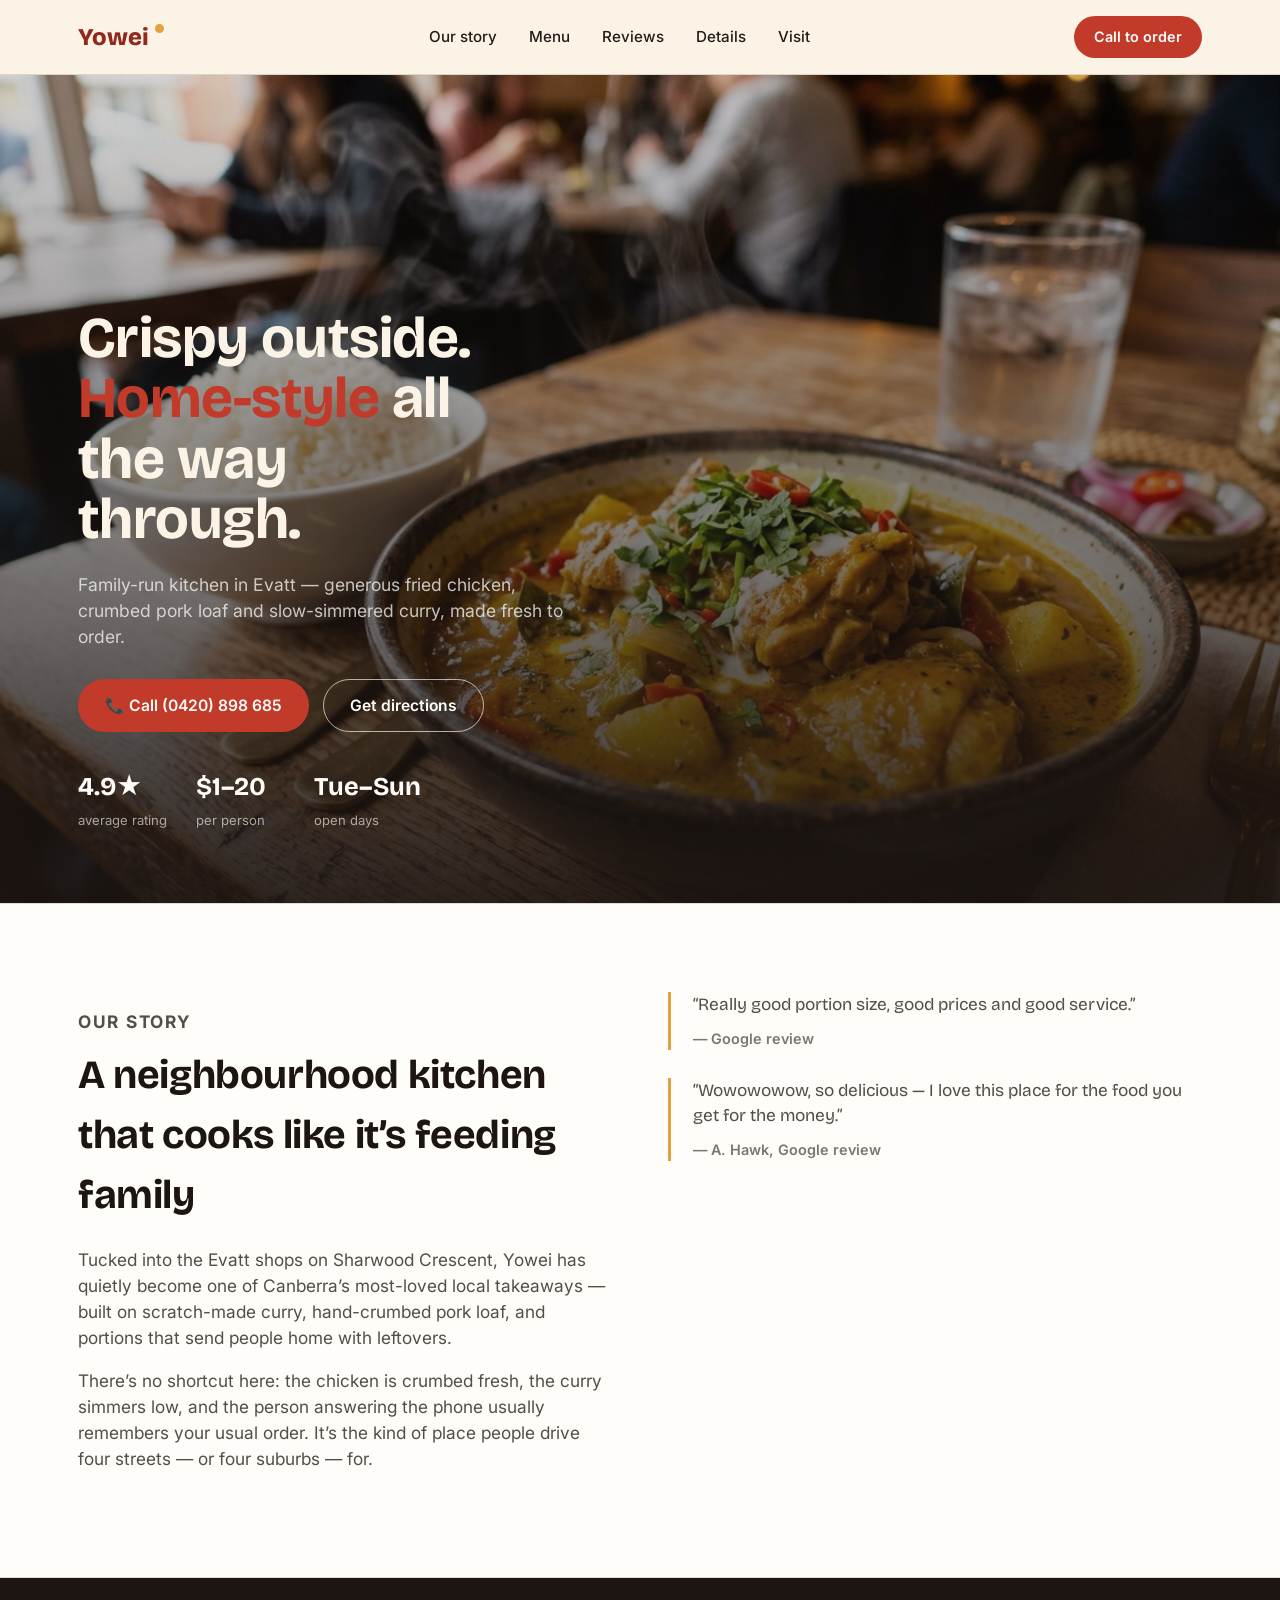
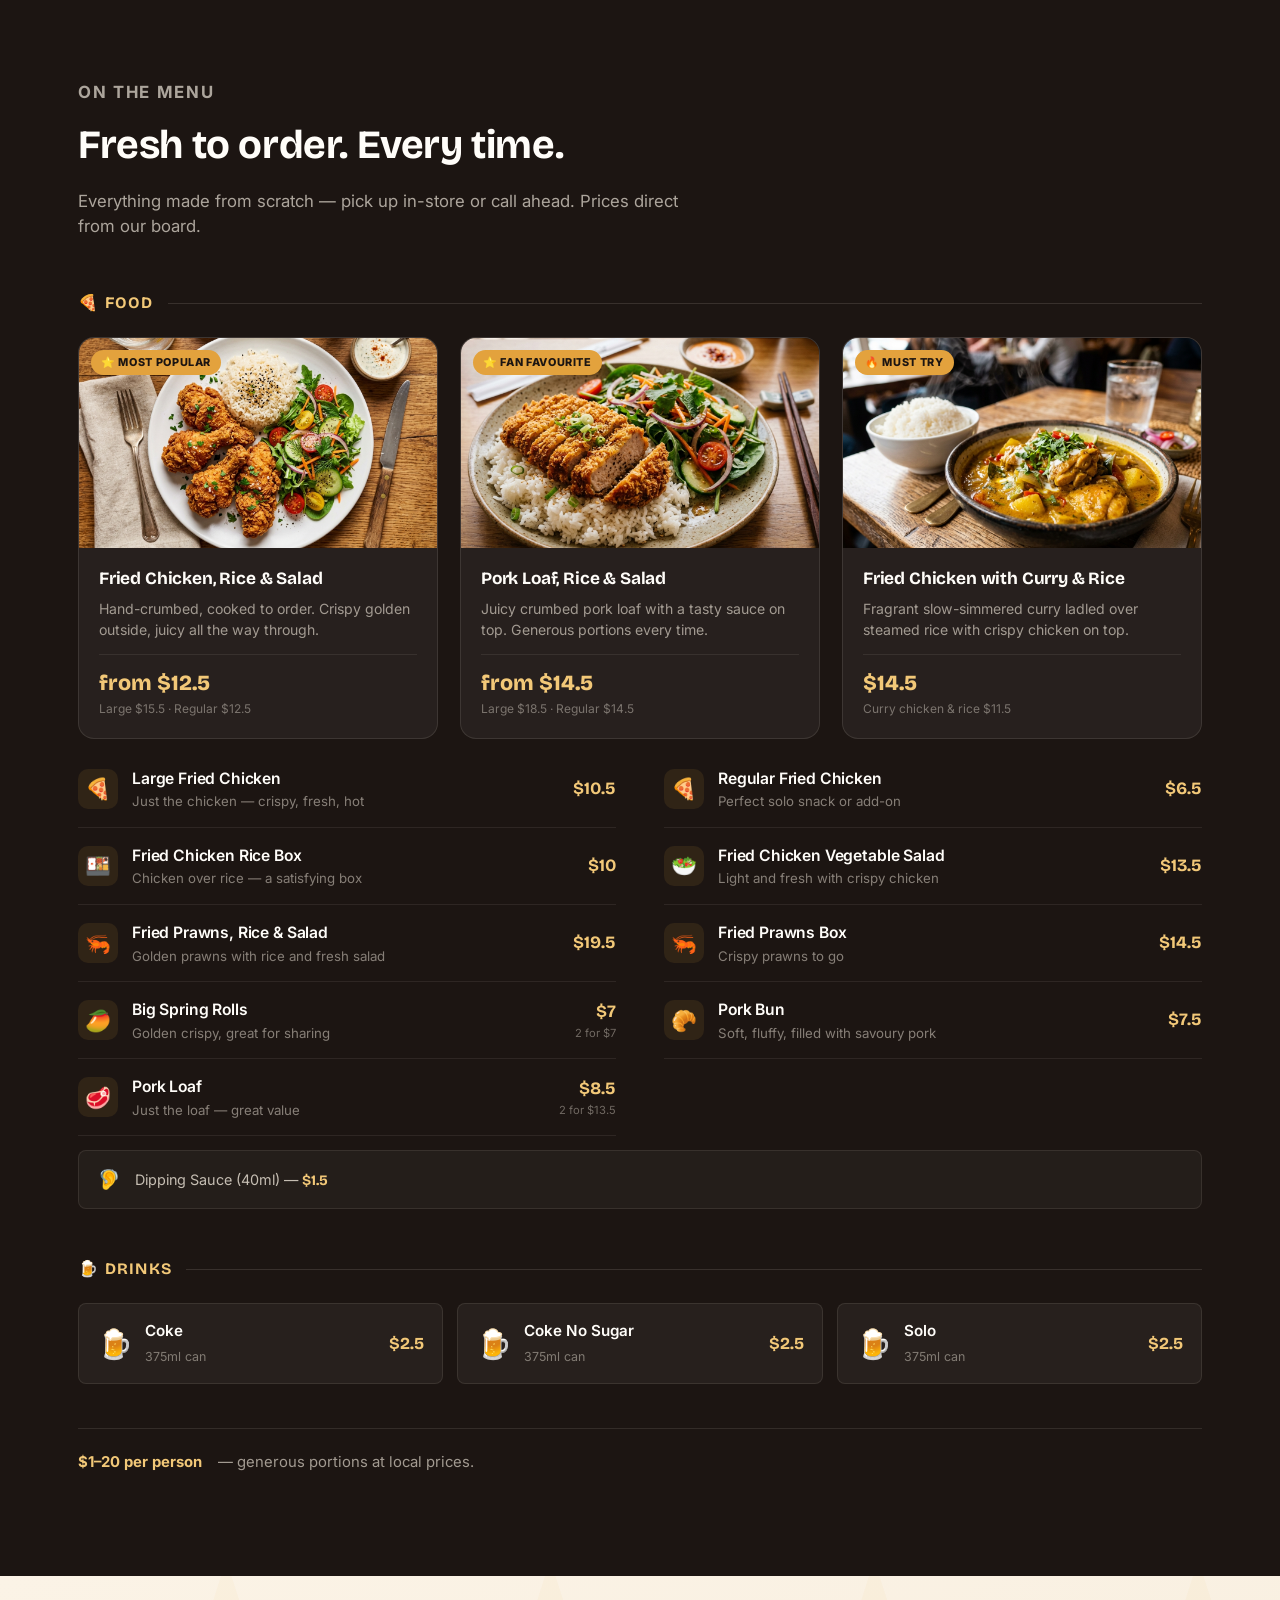
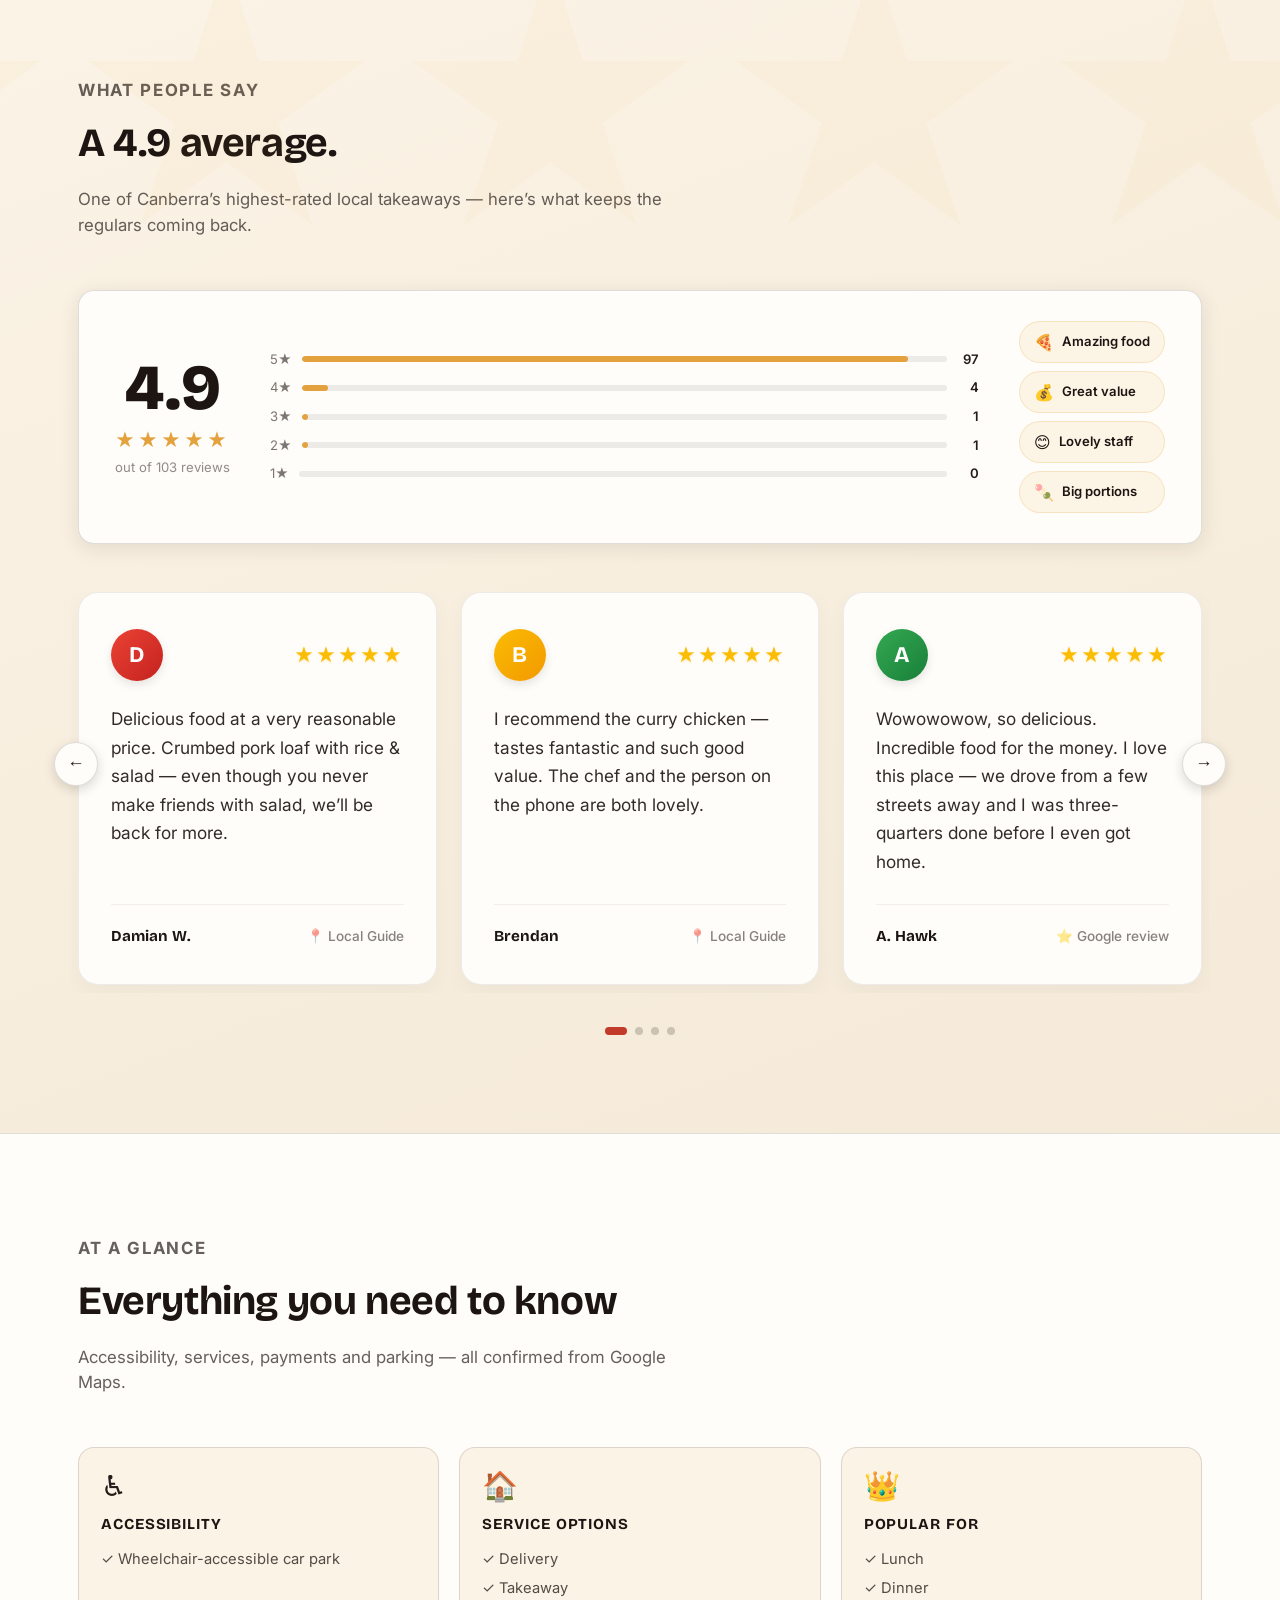
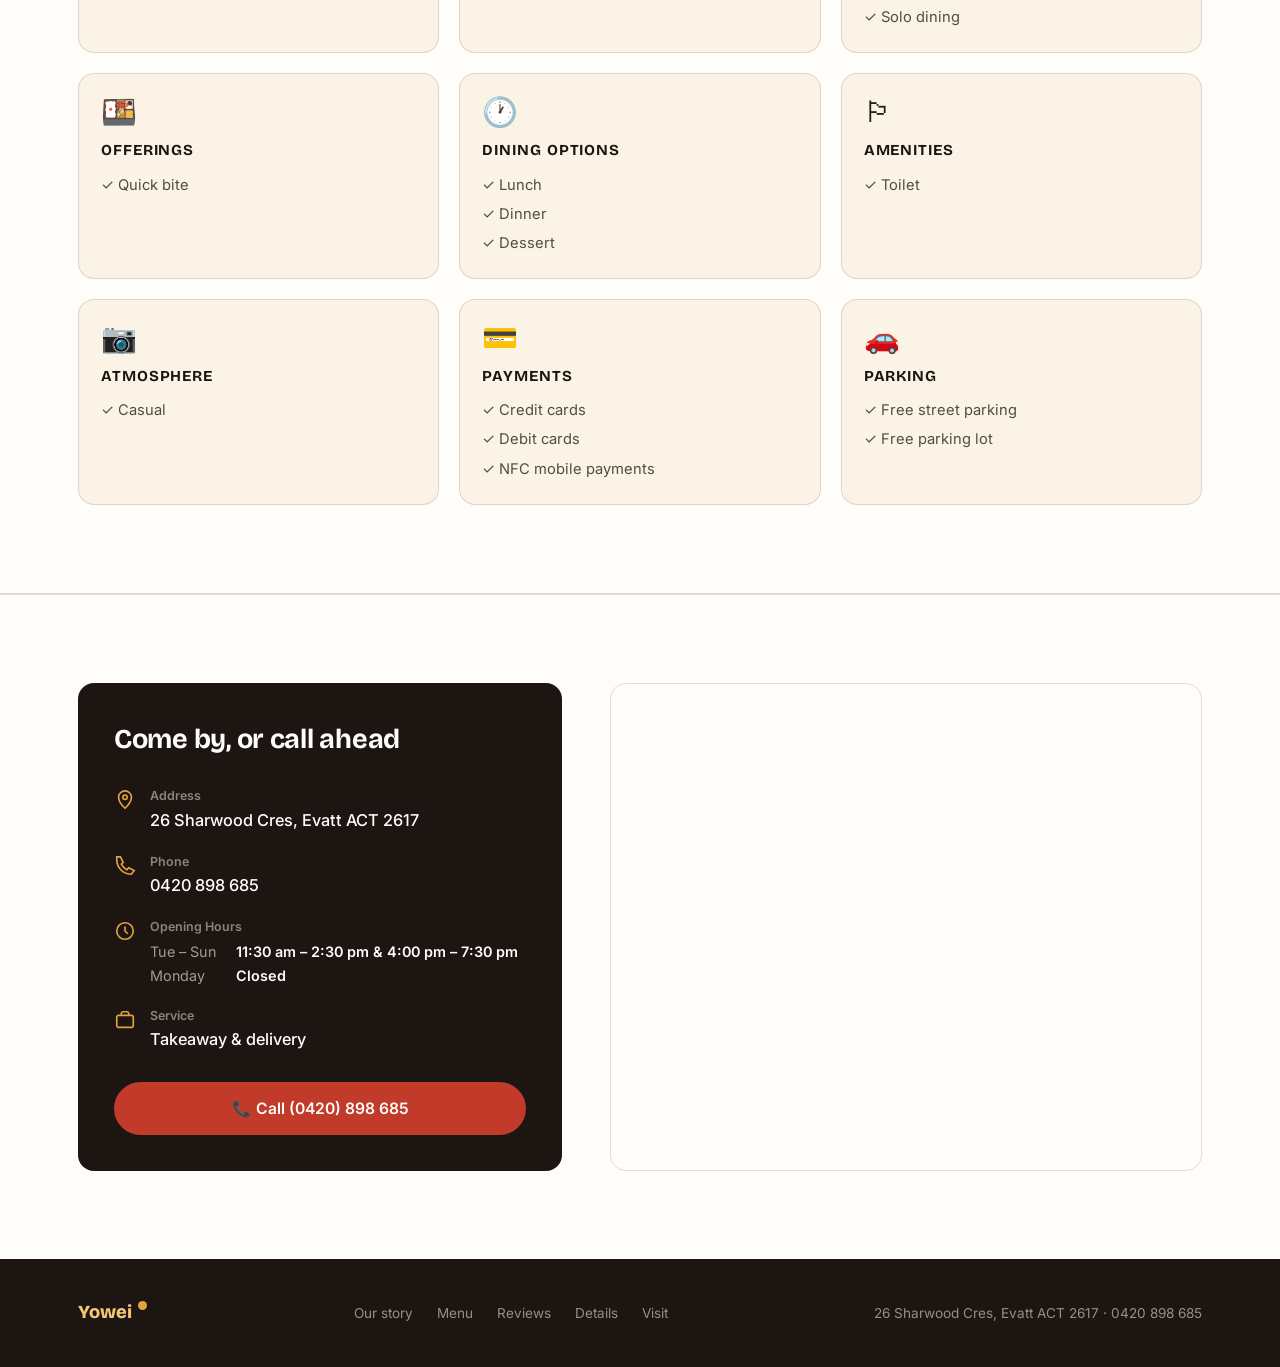
==== index.html @ 5627228e "Restructure project: rename files and move images to assets" ====
<!DOCTYPE html>
<html lang="en-AU">
<head>
<meta charset="UTF-8">
<meta name="viewport" content="width=device-width, initial-scale=1.0">
<title>Yowei — Home-style Asian Takeaway in Evatt, Canberra</title>
<meta name="description" content="Yowei is a family-run takeaway in Evatt, ACT serving crispy fried chicken, crumbed pork loaf, chicken curry and rice bowls. Rated 4.9 stars from 103 reviews. Order by phone or drop in.">
<meta name="keywords" content="Yowei, Evatt takeaway, fried chicken Canberra, Chinese takeaway Evatt, pork loaf, chicken curry, Belconnen takeaway">
<meta name="robots" content="index, follow">
<link rel="canonical" href="https://www.yowei.com.au/">
<meta property="og:type" content="restaurant.restaurant">
<meta property="og:title" content="Yowei — Home-style Asian Takeaway in Evatt">
<meta property="og:description" content="Crispy fried chicken, crumbed pork loaf and chicken curry — rated 4.9 stars from 103 reviews. 26 Sharwood Cres, Evatt ACT 2617.">
<meta property="og:locale" content="en_AU">
<link rel="preconnect" href="https://fonts.googleapis.com">
<link rel="preconnect" href="https://fonts.gstatic.com" crossorigin>
<link href="https://fonts.googleapis.com/css2?family=Bricolage+Grotesque:opsz,wght@12..96,400;12..96,500;12..96,600;12..96,700;12..96,800&family=Inter:wght@400;500;600;700&display=swap" rel="stylesheet">
<link rel="stylesheet" href="style.css">
<script type="application/ld+json">
{
  "@context": "https://schema.org",
  "@type": "Restaurant",
  "name": "Yowei",
  "servesCuisine": ["Asian", "Chinese", "Takeaway"],
  "priceRange": "$1-20",
  "telephone": "+61420898685",
  "address": {
    "@type": "PostalAddress",
    "streetAddress": "26 Sharwood Cres",
    "addressLocality": "Evatt",
    "addressRegion": "ACT",
    "postalCode": "2617",
    "addressCountry": "AU"
  },
  "aggregateRating": {
    "@type": "AggregateRating",
    "ratingValue": "4.9",
    "reviewCount": "103"
  },
  "acceptsReservations": "False",
  "menu": "https://www.yowei.com.au/#menu"
}
</script>
</head>
<body>

<header>
  <nav class="nav" aria-label="Primary">
    <a href="#top" class="logo">Yowei<span class="dot"></span></a>
    <button class="nav-toggle" id="nav-toggle" aria-label="Toggle menu" aria-expanded="false">
      <span></span><span></span><span></span>
    </button>
    <ul class="nav-links" id="nav-links">
      <li><a href="#about">Our story</a></li>
      <li><a href="#menu">Menu</a></li>
      <li><a href="#reviews">Reviews</a></li>
      <li><a href="#details">Details</a></li>
      <li><a href="#visit">Visit</a></li>
    </ul>
    <a class="nav-cta nav-cta-desktop" href="tel:+61420898685">Call to order</a>
  </nav>
</header>

<main id="top">

  <!-- HERO -->
  <section class="hero">
    <div class="hero-photo-wrap">
      <img
        src="assets/img-curry.jpg"
        alt="Yowei food spread — fried chicken, curry rice, spring rolls and more"
        class="hero-bg-img"
        loading="eager"
      >
      <div class="hero-photo-overlay"></div>
      <div class="hero-photo-content wrap">
        
        <h1>Crispy outside. <em>Home-style</em> all the way through.</h1>
        <p class="lede">Family-run kitchen in Evatt &mdash; generous fried chicken, crumbed pork loaf and slow-simmered curry, made fresh to order.</p>
        <div class="hero-ctas">
          <a class="btn btn-primary" href="tel:+61420898685">&#128222; Call (0420) 898 685</a>
          <a class="btn btn-ghost-light" href="https://maps.app.goo.gl/hLiEZZgyztpKwisz5" target="_blank" rel="noopener">Get directions</a>
        </div>
        <div class="hero-stats">
          <div><strong>4.9&#9733;</strong><span>average rating</span></div>
          <div><strong>$1&ndash;20</strong><span>per person</span></div>
          <div><strong>Tue&ndash;Sun</strong><span>open days</span></div>
        </div>
      </div>
    </div>
  </section>

  <!-- ABOUT -->
  <section class="about" id="about">
    <div class="wrap about-grid">
      <div>
        <p class="eyebrow">Our story</p>
        <h2 style="font-size:clamp(1.8rem,3.4vw,2.5rem);color:var(--charcoal);margin-bottom:22px;">A neighbourhood kitchen that cooks like it&rsquo;s feeding family</h2>
        <p>Tucked into the Evatt shops on Sharwood Crescent, Yowei has quietly become one of Canberra&rsquo;s most-loved local takeaways &mdash; built on scratch-made curry, hand-crumbed pork loaf, and portions that send people home with leftovers.</p>
        <p>There&rsquo;s no shortcut here: the chicken is crumbed fresh, the curry simmers low, and the person answering the phone usually remembers your usual order. It&rsquo;s the kind of place people drive four streets &mdash; or four suburbs &mdash; for.</p>
      </div>
      <div>
        <p class="quote-pull">&ldquo;Really good portion size, good prices and good service.&rdquo;
          <cite>&mdash; Google review</cite>
        </p>
        <p class="quote-pull">&ldquo;Wowowowow, so delicious &mdash; I love this place for the food you get for the money.&rdquo;
          <cite>&mdash; A. Hawk, Google review</cite>
        </p>
      </div>
    </div>
  </section>

  <!-- MENU -->
  <section class="menu-board" id="menu">
    <div class="wrap">
      <div class="section-head">
        <p class="eyebrow">On the menu</p>
        <h2>Fresh to order. Every time.</h2>
        <p>Everything made from scratch &mdash; pick up in-store or call ahead. Prices direct from our board.</p>
      </div>

      <p class="menu-category-label">&#127829; Food</p>

      <div class="menu-featured">
        <div class="menu-card">
          <div class="menu-card-img">
            <img src="assets/img-chicken.jpg" alt="Large fried chicken with rice and salad" loading="lazy">
            <span class="menu-card-badge">&#11088; Most Popular</span>
          </div>
          <div class="menu-card-body">
            <h3>Fried Chicken, Rice &amp; Salad</h3>
            <p>Hand-crumbed, cooked to order. Crispy golden outside, juicy all the way through.</p>
            <div class="menu-card-footer">
              <div>
                <div class="menu-price">from $12.5</div>
                <div class="menu-price-note">Large $15.5 &middot; Regular $12.5</div>
              </div>
            </div>
          </div>
        </div>

        <div class="menu-card">
          <div class="menu-card-img">
            <img src="assets/img-pork.jpg" alt="Crumbed pork loaf with rice and salad" loading="lazy">
            <span class="menu-card-badge">&#11088; Fan Favourite</span>
          </div>
          <div class="menu-card-body">
            <h3>Pork Loaf, Rice &amp; Salad</h3>
            <p>Juicy crumbed pork loaf with a tasty sauce on top. Generous portions every time.</p>
            <div class="menu-card-footer">
              <div>
                <div class="menu-price">from $14.5</div>
                <div class="menu-price-note">Large $18.5 &middot; Regular $14.5</div>
              </div>
            </div>
          </div>
        </div>

        <div class="menu-card">
          <div class="menu-card-img">
            <img src="assets/img-curry.jpg" alt="Chicken curry with rice" loading="lazy">
            <span class="menu-card-badge">&#128293; Must Try</span>
          </div>
          <div class="menu-card-body">
            <h3>Fried Chicken with Curry &amp; Rice</h3>
            <p>Fragrant slow-simmered curry ladled over steamed rice with crispy chicken on top.</p>
            <div class="menu-card-footer">
              <div>
                <div class="menu-price">$14.5</div>
                <div class="menu-price-note">Curry chicken &amp; rice $11.5</div>
              </div>
            </div>
          </div>
        </div>
      </div>

      <div class="menu-list-grid" style="margin-top:12px;">
        <div class="menu-row">
          <div class="menu-row-emoji">&#127829;</div>
          <div class="name-wrap">
            <h3>Large Fried Chicken</h3>
            <p>Just the chicken &mdash; crispy, fresh, hot</p>
          </div>
          <div class="menu-row-price">$10.5</div>
        </div>

        <div class="menu-row">
          <div class="menu-row-emoji">&#127829;</div>
          <div class="name-wrap">
            <h3>Regular Fried Chicken</h3>
            <p>Perfect solo snack or add-on</p>
          </div>
          <div class="menu-row-price">$6.5</div>
        </div>

        <div class="menu-row">
          <div class="menu-row-emoji">&#127857;</div>
          <div class="name-wrap">
            <h3>Fried Chicken Rice Box</h3>
            <p>Chicken over rice &mdash; a satisfying box</p>
          </div>
          <div class="menu-row-price">$10</div>
        </div>

        <div class="menu-row">
          <div class="menu-row-emoji">&#129367;</div>
          <div class="name-wrap">
            <h3>Fried Chicken Vegetable Salad</h3>
            <p>Light and fresh with crispy chicken</p>
          </div>
          <div class="menu-row-price">$13.5</div>
        </div>

        <div class="menu-row">
          <div class="menu-row-emoji">&#129424;</div>
          <div class="name-wrap">
            <h3>Fried Prawns, Rice &amp; Salad</h3>
            <p>Golden prawns with rice and fresh salad</p>
          </div>
          <div class="menu-row-price">$19.5</div>
        </div>

        <div class="menu-row">
          <div class="menu-row-emoji">&#129424;</div>
          <div class="name-wrap">
            <h3>Fried Prawns Box</h3>
            <p>Crispy prawns to go</p>
          </div>
          <div class="menu-row-price">$14.5</div>
        </div>

        <div class="menu-row">
          <div class="menu-row-emoji">&#129389;</div>
          <div class="name-wrap">
            <h3>Big Spring Rolls</h3>
            <p>Golden crispy, great for sharing</p>
          </div>
          <div class="menu-row-price">$7<small>2 for $7</small></div>
        </div>

        <div class="menu-row">
          <div class="menu-row-emoji">&#129360;</div>
          <div class="name-wrap">
            <h3>Pork Bun</h3>
            <p>Soft, fluffy, filled with savoury pork</p>
          </div>
          <div class="menu-row-price">$7.5</div>
        </div>

        <div class="menu-row">
          <div class="menu-row-emoji">&#129385;</div>
          <div class="name-wrap">
            <h3>Pork Loaf</h3>
            <p>Just the loaf &mdash; great value</p>
          </div>
          <div class="menu-row-price">$8.5<small>2 for $13.5</small></div>
        </div>
      </div>

      <div class="menu-sauce-row">
        <span>&#129467;</span>
        <p>Dipping Sauce (40ml) &mdash; <strong>$1.5</strong></p>
      </div>

      <p class="menu-category-label">&#127866; Drinks</p>

      <div class="menu-drinks-grid">
        <div class="menu-drink-card">
          <span class="drink-emoji">&#127866;</span>
          <div class="drink-info">
            <strong>Coke</strong>
            <span>375ml can</span>
          </div>
          <span class="drink-price">$2.5</span>
        </div>
        <div class="menu-drink-card">
          <span class="drink-emoji">&#127866;</span>
          <div class="drink-info">
            <strong>Coke No Sugar</strong>
            <span>375ml can</span>
          </div>
          <span class="drink-price">$2.5</span>
        </div>
        <div class="menu-drink-card">
          <span class="drink-emoji">&#127866;</span>
          <div class="drink-info">
            <strong>Solo</strong>
            <span>375ml can</span>
          </div>
          <span class="drink-price">$2.5</span>
        </div>
      </div>

      <p class="menu-note">
        <strong>$1&ndash;20 per person</strong> &mdash; generous portions at local prices.
      </p>
    </div>
  </section>

  <!-- REVIEWS -->
  <section class="reviews" id="reviews">
    <div class="wrap">
      <div class="section-head">
        <p class="eyebrow">What people say</p>
        <h2>A 4.9 average.</h2>
        <p>One of Canberra&rsquo;s highest-rated local takeaways &mdash; here&rsquo;s what keeps the regulars coming back.</p>
      </div>

      <div class="reviews-summary">
        <div class="reviews-big-rating">
          <div class="score">4.9</div>
          <div class="stars-row" aria-hidden="true">&#9733;&#9733;&#9733;&#9733;&#9733;</div>
          <div class="total">out of 103 reviews</div>
        </div>

        <div class="reviews-bar-group">
          <div class="reviews-bar-row">
            <span>5&#9733;</span>
            <div class="bar-track"><div class="bar-fill" style="width:94%"></div></div>
            <span class="bar-count">97</span>
          </div>
          <div class="reviews-bar-row">
            <span>4&#9733;</span>
            <div class="bar-track"><div class="bar-fill" style="width:4%"></div></div>
            <span class="bar-count">4</span>
          </div>
          <div class="reviews-bar-row">
            <span>3&#9733;</span>
            <div class="bar-track"><div class="bar-fill" style="width:1%"></div></div>
            <span class="bar-count">1</span>
          </div>
          <div class="reviews-bar-row">
            <span>2&#9733;</span>
            <div class="bar-track"><div class="bar-fill" style="width:1%"></div></div>
            <span class="bar-count">1</span>
          </div>
          <div class="reviews-bar-row">
            <span>1&#9733;</span>
            <div class="bar-track"><div class="bar-fill" style="width:0%"></div></div>
            <span class="bar-count">0</span>
          </div>
        </div>

        <div class="reviews-highlights">
          <div class="reviews-highlight-pill"><span class="pill-icon">&#127829;</span> Amazing food</div>
          <div class="reviews-highlight-pill"><span class="pill-icon">&#128176;</span> Great value</div>
          <div class="reviews-highlight-pill"><span class="pill-icon">&#128522;</span> Lovely staff</div>
          <div class="reviews-highlight-pill"><span class="pill-icon">&#127841;</span> Big portions</div>
        </div>
      </div>

      <!-- Reviews carousel -->
      <div class="carousel-container">
        <div class="reviews-carousel-wrap">
          <div class="reviews-carousel" id="reviews-carousel">

            <article class="ticket">
              <div class="ticket-header">
                <div class="ticket-avatar av-1">D</div>
                <span class="stars" aria-hidden="true">&#9733;&#9733;&#9733;&#9733;&#9733;</span>
              </div>
              <blockquote>Delicious food at a very reasonable price. Crumbed pork loaf with rice &amp; salad &mdash; even though you never make friends with salad, we&rsquo;ll be back for more.</blockquote>
              <footer>
                <strong>Damian W.</strong>
                <span class="badge-guide">&#128205; Local Guide</span>
              </footer>
            </article>

            <article class="ticket">
              <div class="ticket-header">
                <div class="ticket-avatar av-2">B</div>
                <span class="stars" aria-hidden="true">&#9733;&#9733;&#9733;&#9733;&#9733;</span>
              </div>
              <blockquote>I recommend the curry chicken &mdash; tastes fantastic and such good value. The chef and the person on the phone are both lovely.</blockquote>
              <footer>
                <strong>Brendan</strong>
                <span class="badge-guide">&#128205; Local Guide</span>
              </footer>
            </article>

            <article class="ticket">
              <div class="ticket-header">
                <div class="ticket-avatar av-3">A</div>
                <span class="stars" aria-hidden="true">&#9733;&#9733;&#9733;&#9733;&#9733;</span>
              </div>
              <blockquote>Wowowowow, so delicious. Incredible food for the money. I love this place &mdash; we drove from a few streets away and I was three-quarters done before I even got home.</blockquote>
              <footer>
                <strong>A. Hawk</strong>
                <span class="badge-guide">&#11088; Google review</span>
              </footer>
            </article>

            <article class="ticket">
              <div class="ticket-header">
                <div class="ticket-avatar av-4">S</div>
                <span class="stars" aria-hidden="true">&#9733;&#9733;&#9733;&#9733;&#9733;</span>
              </div>
              <blockquote>Really good portion size, good prices and good service. Have been coming here for a while and it&rsquo;s always consistent. Great local takeaway.</blockquote>
              <footer>
                <strong>Sandra P.</strong>
                <span class="badge-guide">&#128205; Local Guide</span>
              </footer>
            </article>

            <article class="ticket">
              <div class="ticket-header">
                <div class="ticket-avatar av-5">K</div>
                <span class="stars" aria-hidden="true">&#9733;&#9733;&#9733;&#9733;&#9733;</span>
              </div>
              <blockquote>Best takeaway in the Belconnen area. The fried chicken is always perfectly crispy. Generous portions and friendly staff &mdash; always a pleasure to come here.</blockquote>
              <footer>
                <strong>Karen L.</strong>
                <span class="badge-guide">&#128205; Local Guide</span>
              </footer>
            </article>

            <article class="ticket">
              <div class="ticket-header">
                <div class="ticket-avatar av-1">J</div>
                <span class="stars" aria-hidden="true">&#9733;&#9733;&#9733;&#9733;&#9733;</span>
              </div>
              <blockquote>Hidden gem in Evatt! The pork loaf and curry chicken are outstanding. Amazing value for money and always fresh. We come back every week without fail.</blockquote>
              <footer>
                <strong>James T.</strong>
                <span class="badge-guide">&#11088; Google review</span>
              </footer>
            </article>

          </div><!-- /reviews-carousel -->
        </div><!-- /reviews-carousel-wrap -->

        <!-- Dot navigation -->
        <div class="carousel-dots" id="carousel-dots" aria-label="Review slides"></div>

        <!-- Prev / Next arrows -->
        <button class="carousel-arrow carousel-prev" id="carousel-prev" aria-label="Previous reviews">&#8592;</button>
        <button class="carousel-arrow carousel-next" id="carousel-next" aria-label="Next reviews">&#8594;</button>
      </div><!-- /carousel-container -->
    </div>
  </section>

  <!-- DETAILS -->
  <section class="details-section" id="details">
    <div class="wrap">
      <div class="section-head">
        <p class="eyebrow">At a glance</p>
        <h2>Everything you need to know</h2>
        <p>Accessibility, services, payments and parking &mdash; all confirmed from Google Maps.</p>
      </div>

      <div class="details-grid">

        <div class="details-card">
          <div class="details-card-icon">&#9855;</div>
          <h3>Accessibility</h3>
          <ul class="details-list">
            <li>&#10003; Wheelchair-accessible car park</li>
          </ul>
        </div>

        <div class="details-card">
          <div class="details-card-icon">&#127968;</div>
          <h3>Service options</h3>
          <ul class="details-list">
            <li>&#10003; Delivery</li>
            <li>&#10003; Takeaway</li>
          </ul>
        </div>

        <div class="details-card">
          <div class="details-card-icon">&#128081;</div>
          <h3>Popular for</h3>
          <ul class="details-list">
            <li>&#10003; Lunch</li>
            <li>&#10003; Dinner</li>
            <li>&#10003; Solo dining</li>
          </ul>
        </div>

        <div class="details-card">
          <div class="details-card-icon">&#127857;</div>
          <h3>Offerings</h3>
          <ul class="details-list">
            <li>&#10003; Quick bite</li>
          </ul>
        </div>

        <div class="details-card">
          <div class="details-card-icon">&#128336;</div>
          <h3>Dining options</h3>
          <ul class="details-list">
            <li>&#10003; Lunch</li>
            <li>&#10003; Dinner</li>
            <li>&#10003; Dessert</li>
          </ul>
        </div>

        <div class="details-card">
          <div class="details-card-icon">&#127987;</div>
          <h3>Amenities</h3>
          <ul class="details-list">
            <li>&#10003; Toilet</li>
          </ul>
        </div>

        <div class="details-card">
          <div class="details-card-icon">&#128247;</div>
          <h3>Atmosphere</h3>
          <ul class="details-list">
            <li>&#10003; Casual</li>
          </ul>
        </div>

        <div class="details-card">
          <div class="details-card-icon">&#128179;</div>
          <h3>Payments</h3>
          <ul class="details-list">
            <li>&#10003; Credit cards</li>
            <li>&#10003; Debit cards</li>
            <li>&#10003; NFC mobile payments</li>
          </ul>
        </div>

        <div class="details-card">
          <div class="details-card-icon">&#128663;</div>
          <h3>Parking</h3>
          <ul class="details-list">
            <li>&#10003; Free street parking</li>
            <li>&#10003; Free parking lot</li>
          </ul>
        </div>

      </div>
    </div>
  </section>

  <!-- VISIT -->
  <section class="visit" id="visit">
    <div class="wrap visit-grid">
      <div class="info-card">
        <h2>Come by, or call ahead</h2>
        <ul class="info-list">
          <li>
            <svg class="ic" viewBox="0 0 24 24" fill="none" stroke="currentColor" stroke-width="1.8"><path d="M12 21s7-6.5 7-12a7 7 0 1 0-14 0c0 5.5 7 12 7 12Z"/><circle cx="12" cy="9" r="2.4"/></svg>
            <div>
              <div class="label">Address</div>
              <div class="value">26 Sharwood Cres, Evatt ACT 2617</div>
            </div>
          </li>
          <li>
            <svg class="ic" viewBox="0 0 24 24" fill="none" stroke="currentColor" stroke-width="1.8"><path d="M3 5c0 9 7 16 16 16l3-4-6-3-2 2c-2-1-5-4-6-6l2-2-3-6-4 0Z"/></svg>
            <div>
              <div class="label">Phone</div>
              <div class="value"><a href="tel:+61420898685">0420 898 685</a></div>
            </div>
          </li>
          <li>
            <svg class="ic" viewBox="0 0 24 24" fill="none" stroke="currentColor" stroke-width="1.8"><circle cx="12" cy="12" r="9"/><path d="M12 7v5l3 3"/></svg>
            <div>
              <div class="label">Opening Hours</div>
              <div class="hours-table">
                <span class="day">Tue &ndash; Sun</span><span class="time">11:30 am &ndash; 2:30 pm &amp; 4:00 pm &ndash; 7:30 pm</span>
                <span class="day">Monday</span><span class="time">Closed</span>
              </div>
            </div>
          </li>
          <li>
            <svg class="ic" viewBox="0 0 24 24" fill="none" stroke="currentColor" stroke-width="1.8"><rect x="3" y="7" width="18" height="13" rx="2"/><path d="M8 7V5a2 2 0 0 1 2-2h4a2 2 0 0 1 2 2v2"/></svg>
            <div>
              <div class="label">Service</div>
              <div class="value">Takeaway &amp; delivery</div>
            </div>
          </li>
        </ul>
        <a class="btn btn-primary" href="tel:+61420898685">&#128222; Call (0420) 898 685</a>
      </div>

      <div class="map-frame">
        <iframe
          title="Map showing Yowei at 26 Sharwood Cres, Evatt ACT 2617"
          loading="lazy"
          referrerpolicy="no-referrer-when-downgrade"
          src="https://www.google.com/maps?q=26+Sharwood+Cres,+Evatt+ACT+2617,+Australia&output=embed">
        </iframe>
      </div>
    </div>
  </section>

</main>

<footer>
  <div class="wrap footer-row">
    <a href="#top" class="logo">Yowei<span class="dot"></span></a>
    <ul class="footer-links">
      <li><a href="#about">Our story</a></li>
      <li><a href="#menu">Menu</a></li>
      <li><a href="#reviews">Reviews</a></li>
      <li><a href="#details">Details</a></li>
      <li><a href="#visit">Visit</a></li>
    </ul>
    <span>26 Sharwood Cres, Evatt ACT 2617 &middot; 0420 898 685</span>
  </div>
  
</footer>

<script src="script.js"></script>
</body>
</html>
---- style.css ----
/* ============================================================
   YOWEI — Main Stylesheet
   ============================================================ */

/* ---------- Design Tokens ---------- */
:root {
  --cream: #FBF3E6;
  --paper: #FFFDF9;
  --ink: #241C18;
  --charcoal: #1C1512;
  --chili: #C13A2A;
  --chili-dark: #93291C;
  --turmeric: #E3A23D;
  --turmeric-light: #F2C878;
  --herb: #5C7350;
  --line: rgba(36, 28, 24, 0.14);
  --shadow-soft: 0 1px 0 rgba(36, 28, 24, 0.06);
  --shadow-card: 0 4px 20px rgba(36, 28, 24, 0.10);
  --display: "Bricolage Grotesque", "Inter", sans-serif;
  --body: "Inter", system-ui, sans-serif;
  --radius: 16px;
  --radius-sm: 8px;
}

/* ---------- Reset & Base ---------- */
*, *::before, *::after {
  box-sizing: border-box;
}

html {
  scroll-behavior: smooth;
}

@media (prefers-reduced-motion: reduce) {
  html { scroll-behavior: auto; }
  * {
    animation-duration: 0.001ms !important;
    animation-iteration-count: 1 !important;
    transition-duration: 0.001ms !important;
  }
}

body {
  margin: 0;
  font-family: var(--body);
  color: var(--ink);
  background: var(--cream);
  -webkit-font-smoothing: antialiased;
  line-height: 1.5;
}

h1, h2, h3 {
  font-family: var(--display);
  margin: 0;
  font-weight: 700;
  letter-spacing: -0.01em;
}

a { color: inherit; }

img, svg {
  display: block;
  max-width: 100%;
}

:focus-visible {
  outline: 3px solid var(--chili);
  outline-offset: 3px;
}

/* ---------- Layout ---------- */
.wrap {
  max-width: 1180px;
  margin: 0 auto;
  padding: 0 28px;
}

section {
  padding: 88px 0;
}

.eyebrow {
  font-size: 0.85rem;
  text-transform: uppercase;
  letter-spacing: 0.1em;
  color: var(--chili-dark);
  font-weight: 700;
  margin-bottom: 10px;
}

.section-head {
  max-width: 640px;
  margin-bottom: 52px;
}

.section-head h2 {
  font-size: clamp(1.8rem, 3.4vw, 2.5rem);
  color: var(--charcoal);
}

.section-head p {
  margin-top: 14px;
  color: rgba(36, 28, 24, 0.7);
  font-size: 1.05rem;
}

/* ---------- Buttons ---------- */
.btn {
  display: inline-flex;
  align-items: center;
  gap: 8px;
  padding: 14px 26px;
  border-radius: 100px;
  font-weight: 600;
  font-size: 0.98rem;
  text-decoration: none;
  border: 1.5px solid transparent;
  transition: transform 0.2s ease, background 0.2s ease, border-color 0.2s ease, box-shadow 0.2s ease;
  cursor: pointer;
}

.btn-primary {
  background: var(--chili);
  color: var(--paper);
}

.btn-primary:hover {
  background: var(--chili-dark);
  transform: translateY(-2px);
  box-shadow: 0 8px 20px rgba(193, 58, 42, 0.35);
}

.btn-ghost {
  border-color: var(--ink);
  color: var(--ink);
}

.btn-ghost:hover {
  border-color: var(--chili);
  color: var(--chili);
  transform: translateY(-2px);
}

/* ============================================================
   HEADER & NAV
   ============================================================ */
header {
  position: sticky;
  top: 0;
  z-index: 50;
  background: rgba(251, 243, 230, 0.95);
  backdrop-filter: blur(12px);
  -webkit-backdrop-filter: blur(12px);
  border-bottom: 1px solid var(--line);
}

.nav {
  display: flex;
  align-items: center;
  justify-content: space-between;
  padding: 16px 28px;
  max-width: 1180px;
  margin: 0 auto;
  gap: 16px;
}

.logo {
  font-family: var(--display);
  font-size: 1.5rem;
  font-weight: 800;
  color: var(--chili-dark);
  text-decoration: none;
  display: flex;
  align-items: center;
  gap: 6px;
  flex-shrink: 0;
}

.logo .dot {
  width: 9px;
  height: 9px;
  border-radius: 50%;
  background: var(--turmeric);
  display: inline-block;
  transform: translateY(-8px);
}

.nav-links {
  display: flex;
  gap: 32px;
  list-style: none;
  margin: 0;
  padding: 0;
}

.nav-links a {
  text-decoration: none;
  font-size: 0.95rem;
  font-weight: 500;
  color: var(--ink);
  position: relative;
  padding: 4px 0;
}

.nav-links a::after {
  content: "";
  position: absolute;
  left: 0;
  right: 100%;
  bottom: -2px;
  height: 2px;
  background: var(--chili);
  transition: right 0.25s ease;
}

.nav-links a:hover::after { right: 0; }

.nav-cta {
  background: var(--chili);
  color: var(--paper) !important;
  padding: 10px 20px;
  border-radius: 100px;
  font-weight: 600;
  font-size: 0.9rem;
  text-decoration: none;
  white-space: nowrap;
  transition: background 0.2s ease, transform 0.2s ease, box-shadow 0.2s ease;
  flex-shrink: 0;
}

.nav-cta:hover {
  background: var(--chili-dark);
  transform: translateY(-1px);
  box-shadow: 0 6px 16px rgba(193, 58, 42, 0.3);
}

/* Hide Call-to-order on mobile — hamburger takes its place */
@media (max-width: 800px) {
  .nav-cta-desktop { display: none; }
}

/* Hamburger */
.nav-toggle {
  display: none;
  flex-direction: column;
  justify-content: center;
  gap: 5px;
  width: 40px;
  height: 40px;
  background: none;
  border: none;
  cursor: pointer;
  padding: 4px;
  border-radius: var(--radius-sm);
}

.nav-toggle span {
  display: block;
  width: 24px;
  height: 2px;
  background: var(--ink);
  border-radius: 2px;
  transition: transform 0.3s ease, opacity 0.3s ease;
}

.nav-toggle.open span:nth-child(1) { transform: translateY(7px) rotate(45deg); }
.nav-toggle.open span:nth-child(2) { opacity: 0; transform: scaleX(0); }
.nav-toggle.open span:nth-child(3) { transform: translateY(-7px) rotate(-45deg); }

@media (max-width: 800px) {
  .nav-toggle { display: flex; }

  .nav-links {
    display: none;
    position: absolute;
    top: 100%;
    left: 0;
    right: 0;
    background: rgba(255, 253, 249, 0.98);
    backdrop-filter: blur(12px);
    -webkit-backdrop-filter: blur(12px);
    flex-direction: column;
    gap: 0;
    padding: 12px 0;
    border-bottom: 1px solid var(--line);
    box-shadow: 0 8px 24px rgba(36, 28, 24, 0.10);
  }

  .nav-links.open { display: flex; }

  .nav-links li a {
    display: block;
    padding: 14px 28px;
    font-size: 1rem;
  }

  .nav-links a::after { display: none; }
}

@media (max-width: 480px) {
  .nav { padding: 14px 20px; }
  .nav-cta { font-size: 0.85rem; padding: 9px 16px; }
}

/* ============================================================
   HERO — Full-bleed photo version
   ============================================================ */
.hero {
  padding: 0;
  overflow: hidden;
  position: relative;
}

.hero-photo-wrap {
  position: relative;
  width: 100%;
  min-height: 92vh;
  display: flex;
  align-items: flex-end;
  background: #1C1512; /* fallback if image fails to load */
}

.hero-bg-img {
  position: absolute;
  inset: 0;
  width: 100%;
  height: 100%;
  object-fit: cover;
  object-position: center 30%;
  display: block;
}

.hero-photo-overlay {
  position: absolute;
  inset: 0;
  background: linear-gradient(
    to top,
    rgba(28, 21, 18, 0.92) 0%,
    rgba(28, 21, 18, 0.55) 45%,
    rgba(28, 21, 18, 0.18) 100%
  );
}

.hero-photo-content {
  position: relative;
  z-index: 2;
  color: var(--paper);
  padding: 80px 28px 72px;
  width: 100%;
}


.hero-photo-content h1 {
  font-size: clamp(2.4rem, 5vw, 3.8rem);
  line-height: 1.05;
  color: #ffffff;
  max-width: 16ch;
  margin-top: 18px;
}

.hero-photo-content h1 em {
  font-style: normal;
  color: var(--turmeric-light);
}

.hero-photo-content p.lede {
  margin-top: 18px;
  font-size: 1.1rem;
  color: rgba(255, 255, 255, 0.975);
  max-width: 50ch;
}

.hero-photo-content .hero-ctas {
  margin-top: 28px;
}

.hero-photo-content .hero-stats strong {
  color: var(--paper);
}

.hero-photo-content .hero-stats span {
  color: rgba(255, 253, 249, 0.60);
}

/* Ghost button for dark background */
.btn-ghost-light {
  border-color: rgba(255, 253, 249, 0.65);
  color: var(--paper);
  display: inline-flex;
  align-items: center;
  gap: 8px;
  padding: 14px 26px;
  border-radius: 100px;
  font-weight: 600;
  font-size: 0.98rem;
  text-decoration: none;
  border-width: 1.5px;
  border-style: solid;
  transition: transform 0.2s ease, border-color 0.2s ease, background 0.2s ease;
}

.btn-ghost-light:hover {
  border-color: var(--paper);
  background: rgba(255, 253, 249, 0.12);
  transform: translateY(-2px);
}

@media (max-width: 640px) {
  .hero-photo-wrap { min-height: 85vh; }
  .hero-photo-content { padding: 60px 20px 52px; }
  .hero-photo-content h1 { font-size: 2rem; }
}


.hero-grid {
  display: grid;
  grid-template-columns: 1.1fr 0.9fr;
  gap: 48px;
  align-items: center;
}

.badge-rating {
  display: inline-flex;
  align-items: center;
  gap: 8px;
  background: var(--paper);
  border: 1px solid var(--line);
  border-radius: 100px;
  padding: 7px 14px 7px 8px;
  font-size: 0.85rem;
  font-weight: 600;
  margin-bottom: 22px;
  box-shadow: var(--shadow-soft);
}

.badge-rating .stars {
  color: var(--turmeric);
  font-size: 0.95rem;
  letter-spacing: 1px;
}

.hero h1 {
  font-size: clamp(2.4rem, 5vw, 3.6rem);
  line-height: 1.05;
  color: var(--cream);
  max-width: 12ch;
}

.hero h1 em {
  font-style: normal;
  color: var(--chili);
}

.hero p.lede {
  margin-top: 22px;
  font-size: 1.1rem;
  color: rgba(247, 245, 243, 0.77);
  max-width: 46ch;
}

.hero-ctas {
  display: flex;
  gap: 14px;
  margin-top: 32px;
  flex-wrap: wrap;
}

.hero-stats {
  display: flex;
  gap: 28px;
  margin-top: 36px;
  flex-wrap: wrap;
}

.hero-stats div { min-width: 90px; }

.hero-stats strong {
  display: block;
  font-family: var(--display);
  font-size: 1.6rem;
  color: var(--charcoal);
}

.hero-stats span {
  font-size: 0.82rem;
  color: rgba(36, 28, 24, 0.6);
}

.hero-art {
  position: relative;
  aspect-ratio: 1 / 1;
  max-width: 460px;
  margin: 0 auto;
}

.hero-art svg { width: 100%; height: 100%; }

.hero-art .assemble {
  opacity: 0;
  animation: riseIn 0.7s ease forwards;
}

.a1 { animation-delay: 0.1s; }
.a2 { animation-delay: 0.3s; }
.a3 { animation-delay: 0.5s; }
.a4 { animation-delay: 0.7s; }
.a5 { animation-delay: 0.85s; }
.a6 { animation-delay: 1.0s; }

@keyframes riseIn {
  from { opacity: 0; transform: translateY(16px) scale(0.94); }
  to   { opacity: 1; transform: translateY(0) scale(1); }
}

@media (max-width: 900px) {
  .hero-grid { grid-template-columns: 1fr; }
  .hero-art { max-width: 320px; }
}

@media (max-width: 480px) {
  .hero { padding: 56px 0 36px; }
}

/* ============================================================
   ABOUT
   ============================================================ */
.about {
  background: var(--paper);
  border-top: 1px solid var(--line);
  border-bottom: 1px solid var(--line);
}

.about-grid {
  display: grid;
  grid-template-columns: 1fr 1fr;
  gap: 56px;
  align-items: start;
}

.about-grid p {
  font-size: 1.08rem;
  color: rgba(36, 28, 24, 0.78);
}

.about-grid p + p { margin-top: 16px; }

.quote-pull {
  font-family: var(--display);
  font-size: 1.3rem;
  line-height: 1.45;
  color: var(--charcoal);
  border-left: 3px solid var(--turmeric);
  padding-left: 22px;
  margin: 0;
}

.quote-pull cite {
  display: block;
  font-family: var(--body);
  font-style: normal;
  font-size: 0.9rem;
  font-weight: 600;
  color: rgba(36, 28, 24, 0.6);
  margin-top: 12px;
}

.quote-pull + .quote-pull { margin-top: 28px; }

@media (max-width: 860px) {
  .about-grid { grid-template-columns: 1fr; gap: 32px; }
}

/* ============================================================
   MENU
   ============================================================ */
.menu-board {
  background: var(--charcoal);
  color: var(--cream);
}

.menu-board .eyebrow { color: var(--turmeric-light); }
.menu-board .section-head h2 { color: var(--paper); }
.menu-board .section-head p { color: rgba(251, 243, 230, 0.65); }

/* Category heading */
.menu-category-label {
  font-family: var(--display);
  font-size: 1rem;
  font-weight: 700;
  color: var(--turmeric-light);
  letter-spacing: 0.08em;
  text-transform: uppercase;
  margin: 48px 0 22px;
  display: flex;
  align-items: center;
  gap: 14px;
}

.menu-category-label:first-child { margin-top: 0; }

.menu-category-label::after {
  content: "";
  flex: 1;
  height: 1px;
  background: rgba(251, 243, 230, 0.12);
}

/* Featured photo cards */
.menu-featured {
  display: grid;
  grid-template-columns: repeat(3, 1fr);
  gap: 22px;
}

.menu-card {
  background: rgba(255, 253, 249, 0.05);
  border: 1px solid rgba(251, 243, 230, 0.10);
  border-radius: var(--radius);
  overflow: hidden;
  transition: transform 0.28s ease, box-shadow 0.28s ease, background 0.28s ease;
}

.menu-card:hover {
  transform: translateY(-6px);
  box-shadow: 0 20px 48px rgba(0, 0, 0, 0.40);
  background: rgba(255, 253, 249, 0.09);
}

.menu-card-img {
  position: relative;
  height: 210px;
  overflow: hidden;
}

.menu-card-img img {
  width: 100%;
  height: 100%;
  object-fit: cover;
  transition: transform 0.4s ease;
}

.menu-card:hover .menu-card-img img { transform: scale(1.06); }

.menu-card-img.no-photo {
  display: flex;
  align-items: center;
  justify-content: center;
  background: linear-gradient(135deg, rgba(227, 162, 61, 0.18), rgba(193, 58, 42, 0.12));
  font-size: 4.5rem;
}

.menu-card-badge {
  position: absolute;
  top: 12px;
  left: 12px;
  background: var(--turmeric);
  color: var(--charcoal);
  font-size: 0.68rem;
  font-weight: 800;
  padding: 4px 10px;
  border-radius: 100px;
  letter-spacing: 0.06em;
  text-transform: uppercase;
}

.menu-card-body {
  padding: 18px 20px 20px;
}

.menu-card-body h3 {
  font-family: var(--display);
  font-size: 1.08rem;
  font-weight: 700;
  color: var(--paper);
  margin-bottom: 6px;
}

.menu-card-body p {
  font-size: 0.88rem;
  color: rgba(251, 243, 230, 0.58);
  line-height: 1.5;
  margin: 0;
}

.menu-card-footer {
  display: flex;
  align-items: center;
  justify-content: space-between;
  margin-top: 14px;
  padding-top: 12px;
  border-top: 1px solid rgba(251, 243, 230, 0.08);
}

.menu-price {
  font-family: var(--display);
  font-size: 1.35rem;
  font-weight: 800;
  color: var(--turmeric-light);
}

.menu-price-note {
  font-size: 0.75rem;
  color: rgba(251, 243, 230, 0.40);
}

/* List rows */
.menu-list-grid {
  display: grid;
  grid-template-columns: repeat(2, 1fr);
  gap: 0 48px;
}

.menu-row {
  display: flex;
  align-items: center;
  gap: 14px;
  padding: 16px 0;
  border-bottom: 1px solid rgba(251, 243, 230, 0.08);
}

.menu-row-emoji {
  flex: 0 0 auto;
  width: 40px;
  height: 40px;
  background: rgba(227, 162, 61, 0.10);
  border-radius: 10px;
  display: flex;
  align-items: center;
  justify-content: center;
  font-size: 1.3rem;
}

.menu-row .name-wrap { flex: 1; min-width: 0; }

.menu-row h3 {
  font-size: 0.98rem;
  font-weight: 600;
  color: var(--paper);
  font-family: var(--body);
  margin: 0 0 2px;
}

.menu-row p {
  margin: 0;
  font-size: 0.83rem;
  color: rgba(251, 243, 230, 0.48);
  line-height: 1.4;
}

.menu-row-price {
  font-family: var(--display);
  font-size: 1.08rem;
  font-weight: 700;
  color: var(--turmeric-light);
  flex-shrink: 0;
  text-align: right;
}

.menu-row-price small {
  display: block;
  font-size: 0.7rem;
  font-weight: 400;
  color: rgba(251, 243, 230, 0.38);
  font-family: var(--body);
}

/* Drinks */
.menu-drinks-grid {
  display: grid;
  grid-template-columns: repeat(3, 1fr);
  gap: 14px;
}

.menu-drink-card {
  background: rgba(251, 243, 230, 0.05);
  border: 1px solid rgba(251, 243, 230, 0.09);
  border-radius: var(--radius-sm);
  padding: 16px 18px;
  display: flex;
  align-items: center;
  gap: 12px;
  transition: background 0.2s ease;
}

.menu-drink-card:hover { background: rgba(251, 243, 230, 0.09); }

.drink-emoji { font-size: 1.8rem; flex-shrink: 0; }

.drink-info { flex: 1; }

.drink-info strong {
  display: block;
  font-size: 0.95rem;
  font-weight: 600;
  color: var(--paper);
}

.drink-info span { font-size: 0.78rem; color: rgba(251, 243, 230, 0.43); }

.drink-price {
  font-family: var(--display);
  font-size: 1.05rem;
  font-weight: 700;
  color: var(--turmeric-light);
}

/* Sauce row */
.menu-sauce-row {
  display: flex;
  align-items: center;
  gap: 14px;
  padding: 14px 18px;
  background: rgba(251, 243, 230, 0.04);
  border: 1px solid rgba(251, 243, 230, 0.09);
  border-radius: var(--radius-sm);
  margin-top: 14px;
}

.menu-sauce-row span { font-size: 1.2rem; }
.menu-sauce-row p { margin: 0; font-size: 0.9rem; color: rgba(251, 243, 230, 0.75); flex: 1; }
.menu-sauce-row strong { color: var(--turmeric-light); font-family: var(--display); }

.menu-note {
  margin-top: 44px;
  font-size: 0.93rem;
  color: rgba(251, 243, 230, 0.60);
  border-top: 1px solid rgba(251, 243, 230, 0.10);
  padding-top: 22px;
  display: flex;
  align-items: center;
  gap: 16px;
  flex-wrap: wrap;
}

.menu-note strong { color: var(--turmeric-light); }

@media (max-width: 900px) {
  .menu-featured { grid-template-columns: repeat(2, 1fr); }
  .menu-drinks-grid { grid-template-columns: repeat(2, 1fr); }
}

@media (max-width: 640px) {
  .menu-featured { grid-template-columns: 1fr; }
  .menu-list-grid { grid-template-columns: 1fr; gap: 0; }
  .menu-drinks-grid { grid-template-columns: 1fr; }
  .menu-card-img { height: 190px; }
}

/* ============================================================
   REVIEWS CAROUSEL
   ============================================================ */
.carousel-container {
  position: relative;
  padding-bottom: 52px;
}

.reviews-carousel-wrap {
  overflow: hidden;
  margin: 0 -8px;
  padding: 0 8px 8px; /* Slight bottom padding for shadow clipping */
}

.reviews-carousel {
  display: flex;
  gap: 24px;
  transition: transform 0.5s cubic-bezier(0.25, 0.46, 0.45, 0.94);
  will-change: transform;
  cursor: grab;
  user-select: none;
}

.reviews-carousel:active { cursor: grabbing; }

.reviews-carousel .ticket {
  flex: 0 0 calc(33.333% - 16px);
  min-width: 0;
}

/* Carousel nav arrows */
.carousel-arrow {
  position: absolute;
  top: 38%;
  transform: translateY(-50%);
  width: 44px;
  height: 44px;
  border-radius: 50%;
  background: var(--paper);
  border: 1.5px solid var(--line);
  font-size: 1.1rem;
  cursor: pointer;
  display: flex;
  align-items: center;
  justify-content: center;
  box-shadow: 0 4px 12px rgba(0,0,0,0.15);
  transition: background 0.2s ease, transform 0.2s ease, box-shadow 0.2s ease;
  z-index: 5;
  color: var(--ink);
}

.carousel-arrow:hover {
  background: var(--chili);
  color: var(--paper);
  border-color: var(--chili);
  transform: translateY(-50%) scale(1.08);
  box-shadow: 0 6px 16px rgba(193, 58, 42, 0.3);
}

.carousel-prev { left: -24px; }
.carousel-next { right: -24px; }

/* Dot indicators */
.carousel-dots {
  display: flex;
  justify-content: center;
  gap: 8px;
  position: absolute;
  bottom: 10px;
  left: 0;
  right: 0;
}

.carousel-dot {
  width: 8px;
  height: 8px;
  border-radius: 50%;
  background: rgba(36, 28, 24, 0.2);
  border: none;
  cursor: pointer;
  padding: 0;
  transition: background 0.25s ease, transform 0.25s ease, width 0.25s ease;
}

.carousel-dot.active {
  background: var(--chili);
  width: 22px;
  border-radius: 4px;
  transform: none;
}

@media (max-width: 900px) {
  .reviews-carousel .ticket { flex: 0 0 calc(50% - 12px); }
  .carousel-prev { left: -16px; }
  .carousel-next { right: -16px; }
}

@media (max-width: 600px) {
  .reviews-carousel .ticket { flex: 0 0 calc(100% - 0px); }
  .carousel-prev { left: -8px; }
  .carousel-next { right: -8px; }
  .carousel-arrow { top: auto; bottom: 6px; transform: none; width: 40px; height: 40px; }
  .carousel-arrow:hover { transform: scale(1.08); }
}

/* ============================================================
   REVIEWS (non-carousel, keep legacy summary box)
   ============================================================ */
.reviews {
  background: linear-gradient(160deg, var(--cream) 0%, #f5ead8 100%);
  position: relative;
  overflow: hidden;
}

.reviews::before {
  content: "★★★★★";
  position: absolute;
  top: -30px;
  right: -80px;
  font-size: 20rem;
  color: rgba(227, 162, 61, 0.045);
  line-height: 1;
  pointer-events: none;
  user-select: none;
}

/* Rating summary */
.reviews-summary {
  display: flex;
  align-items: center;
  gap: 40px;
  background: var(--paper);
  border: 1px solid var(--line);
  border-radius: var(--radius);
  padding: 30px 36px;
  margin-bottom: 48px;
  flex-wrap: wrap;
  box-shadow: var(--shadow-card);
}

.reviews-big-rating { text-align: center; flex-shrink: 0; }

.reviews-big-rating .score {
  font-family: var(--display);
  font-size: 4rem;
  font-weight: 800;
  color: var(--charcoal);
  line-height: 1;
}

.reviews-big-rating .stars-row {
  color: var(--turmeric);
  font-size: 1.2rem;
  letter-spacing: 3px;
  margin: 6px 0 4px;
}

.reviews-big-rating .total {
  font-size: 0.82rem;
  color: rgba(36, 28, 24, 0.5);
}

.reviews-bar-group {
  flex: 1;
  min-width: 200px;
  display: flex;
  flex-direction: column;
  gap: 9px;
}

.reviews-bar-row {
  display: flex;
  align-items: center;
  gap: 10px;
  font-size: 0.82rem;
  color: rgba(36, 28, 24, 0.6);
}

.bar-track {
  flex: 1;
  height: 6px;
  background: rgba(36, 28, 24, 0.08);
  border-radius: 100px;
  overflow: hidden;
}

.bar-fill {
  height: 100%;
  background: var(--turmeric);
  border-radius: 100px;
}

.bar-count {
  min-width: 22px;
  text-align: right;
  font-weight: 600;
  color: var(--ink);
}

.reviews-highlights {
  flex-shrink: 0;
  display: flex;
  flex-direction: column;
  gap: 8px;
}

.reviews-highlight-pill {
  display: flex;
  align-items: center;
  gap: 8px;
  padding: 8px 14px;
  background: rgba(227, 162, 61, 0.10);
  border: 1px solid rgba(227, 162, 61, 0.22);
  border-radius: 100px;
  font-size: 0.82rem;
  font-weight: 600;
  color: var(--charcoal);
}

.pill-icon { font-size: 1rem; }

/* Review cards */
.ticket-row {
  display: grid;
  grid-template-columns: repeat(3, 1fr);
  gap: 24px;
}

.ticket {
  background: var(--paper);
  border: 1px solid rgba(36, 28, 24, 0.08);
  border-radius: 20px;
  padding: 36px 32px;
  position: relative;
  box-shadow: 0 8px 24px rgba(0, 0, 0, 0.04);
  transition: transform 0.3s ease, box-shadow 0.3s ease;
  display: flex;
  flex-direction: column;
}

.ticket:hover {
  transform: translateY(-6px);
  box-shadow: 0 16px 36px rgba(0, 0, 0, 0.08);
}

.ticket-header {
  display: flex;
  align-items: center;
  justify-content: space-between;
  margin-bottom: 24px;
}

.ticket-avatar {
  width: 52px;
  height: 52px;
  border-radius: 50%;
  display: flex;
  align-items: center;
  justify-content: center;
  font-size: 1.4rem;
  font-weight: 700;
  font-family: var(--display);
  flex-shrink: 0;
  color: #fff;
  box-shadow: 0 4px 10px rgba(0,0,0,0.1);
}

/* Vibrant Google-like avatar colors */
.av-1 { background: linear-gradient(135deg, #EA4335, #C5221F); }
.av-2 { background: linear-gradient(135deg, #FBBC04, #F29900); }
.av-3 { background: linear-gradient(135deg, #34A853, #188038); }
.av-4 { background: linear-gradient(135deg, #4285F4, #1967D2); }
.av-5 { background: linear-gradient(135deg, #8B5CF6, #6D28D9); }

.ticket .stars {
  color: #FBBC04;
  letter-spacing: 2px;
  font-size: 1.2rem;
  text-shadow: 0 1px 2px rgba(251, 188, 4, 0.3);
}

.ticket blockquote {
  margin: 0 0 auto;
  font-size: 1.08rem;
  color: rgba(28, 21, 18, 0.9);
  line-height: 1.65;
  font-weight: 400;
  position: relative;
}

.ticket footer {
  margin-top: 28px;
  background: transparent;
  padding: 20px 0 0 0;
  border-top: 1px solid rgba(36, 28, 24, 0.06);
  display: flex;
  justify-content: space-between;
  align-items: center;
  font-size: 0.95rem;
  color: inherit;
}

.ticket footer strong {
  color: var(--charcoal);
  font-weight: 700;
  font-family: var(--display);
}

.badge-guide {
  display: inline-flex;
  align-items: center;
  gap: 6px;
  background: transparent;
  color: rgba(36, 28, 24, 0.55);
  font-size: 0.85rem;
  font-weight: 500;
  padding: 0;
  border-radius: 0;
}

.reviews-cta {
  margin-top: 44px;
  text-align: center;
}

.reviews-cta a {
  display: inline-flex;
  align-items: center;
  gap: 8px;
  text-decoration: none;
  font-weight: 700;
  font-size: 0.98rem;
  color: var(--paper);
  background: var(--chili);
  padding: 14px 28px;
  border-radius: 100px;
  transition: background 0.2s ease, transform 0.2s ease, box-shadow 0.2s ease;
}

.reviews-cta a:hover {
  background: var(--chili-dark);
  transform: translateY(-2px);
  box-shadow: 0 8px 20px rgba(193, 58, 42, 0.35);
}

@media (max-width: 900px) {
  .ticket-row { grid-template-columns: 1fr 1fr; }
  .reviews-summary { gap: 24px; padding: 22px 24px; }
}

@media (max-width: 640px) {
  .ticket-row { grid-template-columns: 1fr; }
  .reviews::before { display: none; }
  .reviews-highlights { flex-direction: row; flex-wrap: wrap; }
}

/* ============================================================
   DETAILS
   ============================================================ */
.details-section {
  background: var(--paper);
  border-top: 1px solid var(--line);
  border-bottom: 1px solid var(--line);
}

.details-grid {
  display: grid;
  grid-template-columns: repeat(3, 1fr);
  gap: 20px;
}

.details-card {
  background: var(--cream);
  border: 1px solid var(--line);
  border-radius: var(--radius);
  padding: 24px 22px;
  transition: transform 0.25s ease, box-shadow 0.25s ease;
  position: relative;
  overflow: hidden;
}

.details-card::before {
  content: "";
  position: absolute;
  top: 0; left: 0; right: 0;
  height: 3px;
  background: linear-gradient(90deg, var(--turmeric), var(--chili));
  opacity: 0;
  transition: opacity 0.25s ease;
}

.details-card:hover {
  transform: translateY(-4px);
  box-shadow: var(--shadow-card);
}

.details-card:hover::before { opacity: 1; }

.details-card-icon {
  font-size: 1.8rem;
  margin-bottom: 12px;
  line-height: 1;
}

.details-card h3 {
  font-family: var(--display);
  font-size: 0.95rem;
  font-weight: 700;
  color: var(--charcoal);
  text-transform: uppercase;
  letter-spacing: 0.06em;
  margin-bottom: 12px;
}

.details-list {
  list-style: none;
  margin: 0;
  padding: 0;
  display: flex;
  flex-direction: column;
  gap: 7px;
}

.details-list li {
  font-size: 0.92rem;
  color: rgba(36, 28, 24, 0.78);
  display: flex;
  align-items: center;
  gap: 6px;
}

.details-list li::first-letter {
  color: var(--herb);
  font-weight: 700;
}

@media (max-width: 900px) {
  .details-grid { grid-template-columns: repeat(2, 1fr); }
}

@media (max-width: 540px) {
  .details-grid { grid-template-columns: 1fr; }
}

/* ============================================================
   VISIT
   ============================================================ */
.visit {
  background: var(--paper);
  border-top: 1px solid var(--line);
}

.visit-grid {
  display: grid;
  grid-template-columns: 0.9fr 1.1fr;
  gap: 48px;
  align-items: stretch;
}

.info-card {
  background: var(--charcoal);
  color: var(--paper);
  border-radius: var(--radius);
  padding: 36px;
}

.info-card h2 { font-size: 1.7rem; color: var(--paper); }

.info-list {
  list-style: none;
  margin: 28px 0 0;
  padding: 0;
  display: flex;
  flex-direction: column;
  gap: 20px;
}

.info-list li { display: flex; gap: 14px; align-items: flex-start; }

.info-list .ic {
  flex: 0 0 auto;
  width: 22px;
  height: 22px;
  margin-top: 2px;
  color: var(--turmeric);
}

.info-list .label {
  font-size: 0.78rem;
  color: rgba(251, 243, 230, 0.50);
  font-weight: 600;
  margin-bottom: 2px;
}

.info-list .value { font-size: 1.02rem; font-weight: 500; }
.info-list a { text-decoration: none; }
.info-list a:hover { color: var(--turmeric-light); }

.hours-table {
  display: grid;
  grid-template-columns: auto auto;
  gap: 3px 20px;
  font-size: 0.9rem;
  margin-top: 4px;
}

.hours-table .day { color: rgba(251, 243, 230, 0.60); }
.hours-table .time { font-weight: 600; }

.info-card .btn-primary {
  margin-top: 30px;
  width: 100%;
  justify-content: center;
}

.map-frame {
  border-radius: var(--radius);
  overflow: hidden;
  border: 1px solid var(--line);
  min-height: 340px;
}

.map-frame iframe {
  width: 100%;
  height: 100%;
  min-height: 380px;
  border: 0;
  display: block;
}

@media (max-width: 900px) {
  .visit-grid { grid-template-columns: 1fr; }
}

/* ============================================================
   FOOTER
   ============================================================ */
footer {
  background: var(--charcoal);
  color: rgba(251, 243, 230, 0.55);
  padding: 40px 0;
  font-size: 0.85rem;
}

.footer-row {
  display: flex;
  justify-content: space-between;
  align-items: center;
  flex-wrap: wrap;
  gap: 16px;
}

.footer-row .logo {
  color: var(--turmeric-light);
  font-size: 1.15rem;
}

.footer-links {
  display: flex;
  gap: 24px;
  list-style: none;
  margin: 0;
  padding: 0;
}

.footer-links a { text-decoration: none; transition: color 0.2s ease; }
.footer-links a:hover { color: var(--turmeric-light); }

@media (max-width: 600px) {
  .footer-row { flex-direction: column; text-align: center; gap: 12px; }
  .footer-links { flex-wrap: wrap; justify-content: center; }
}
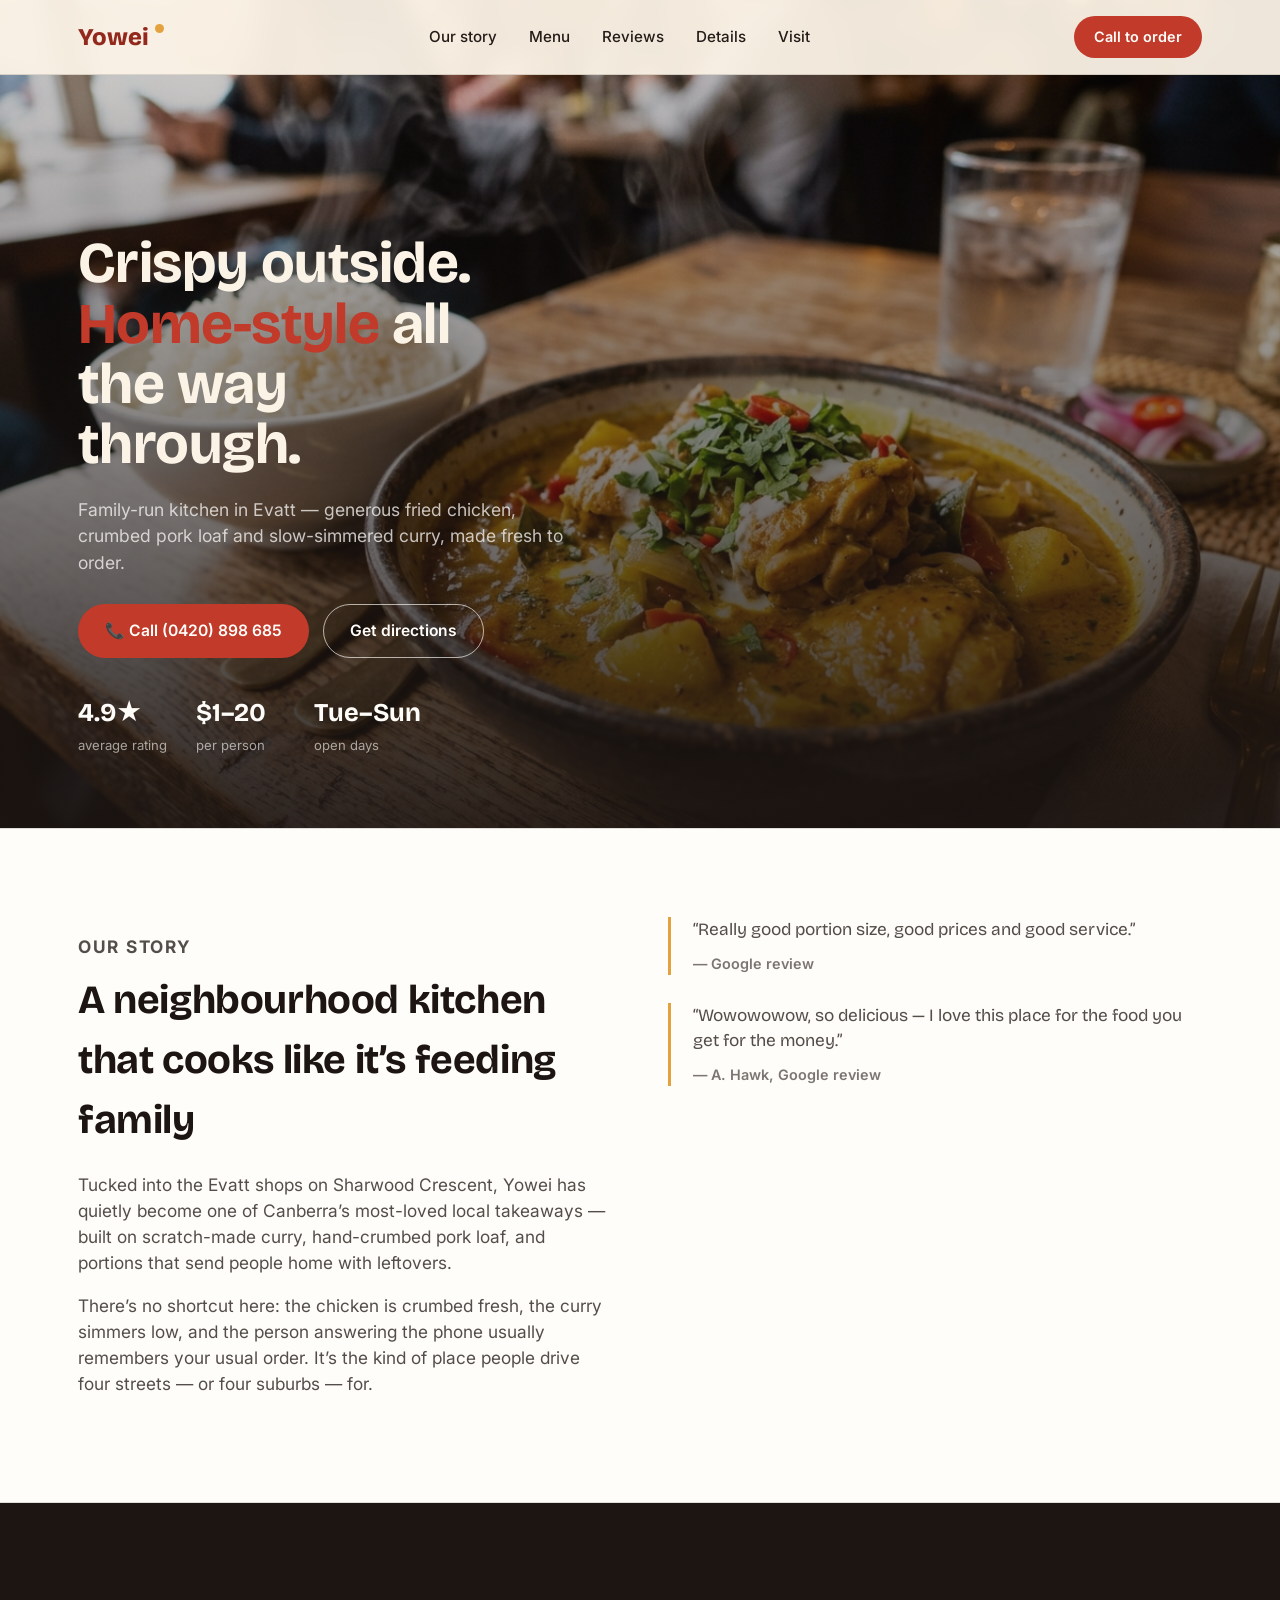
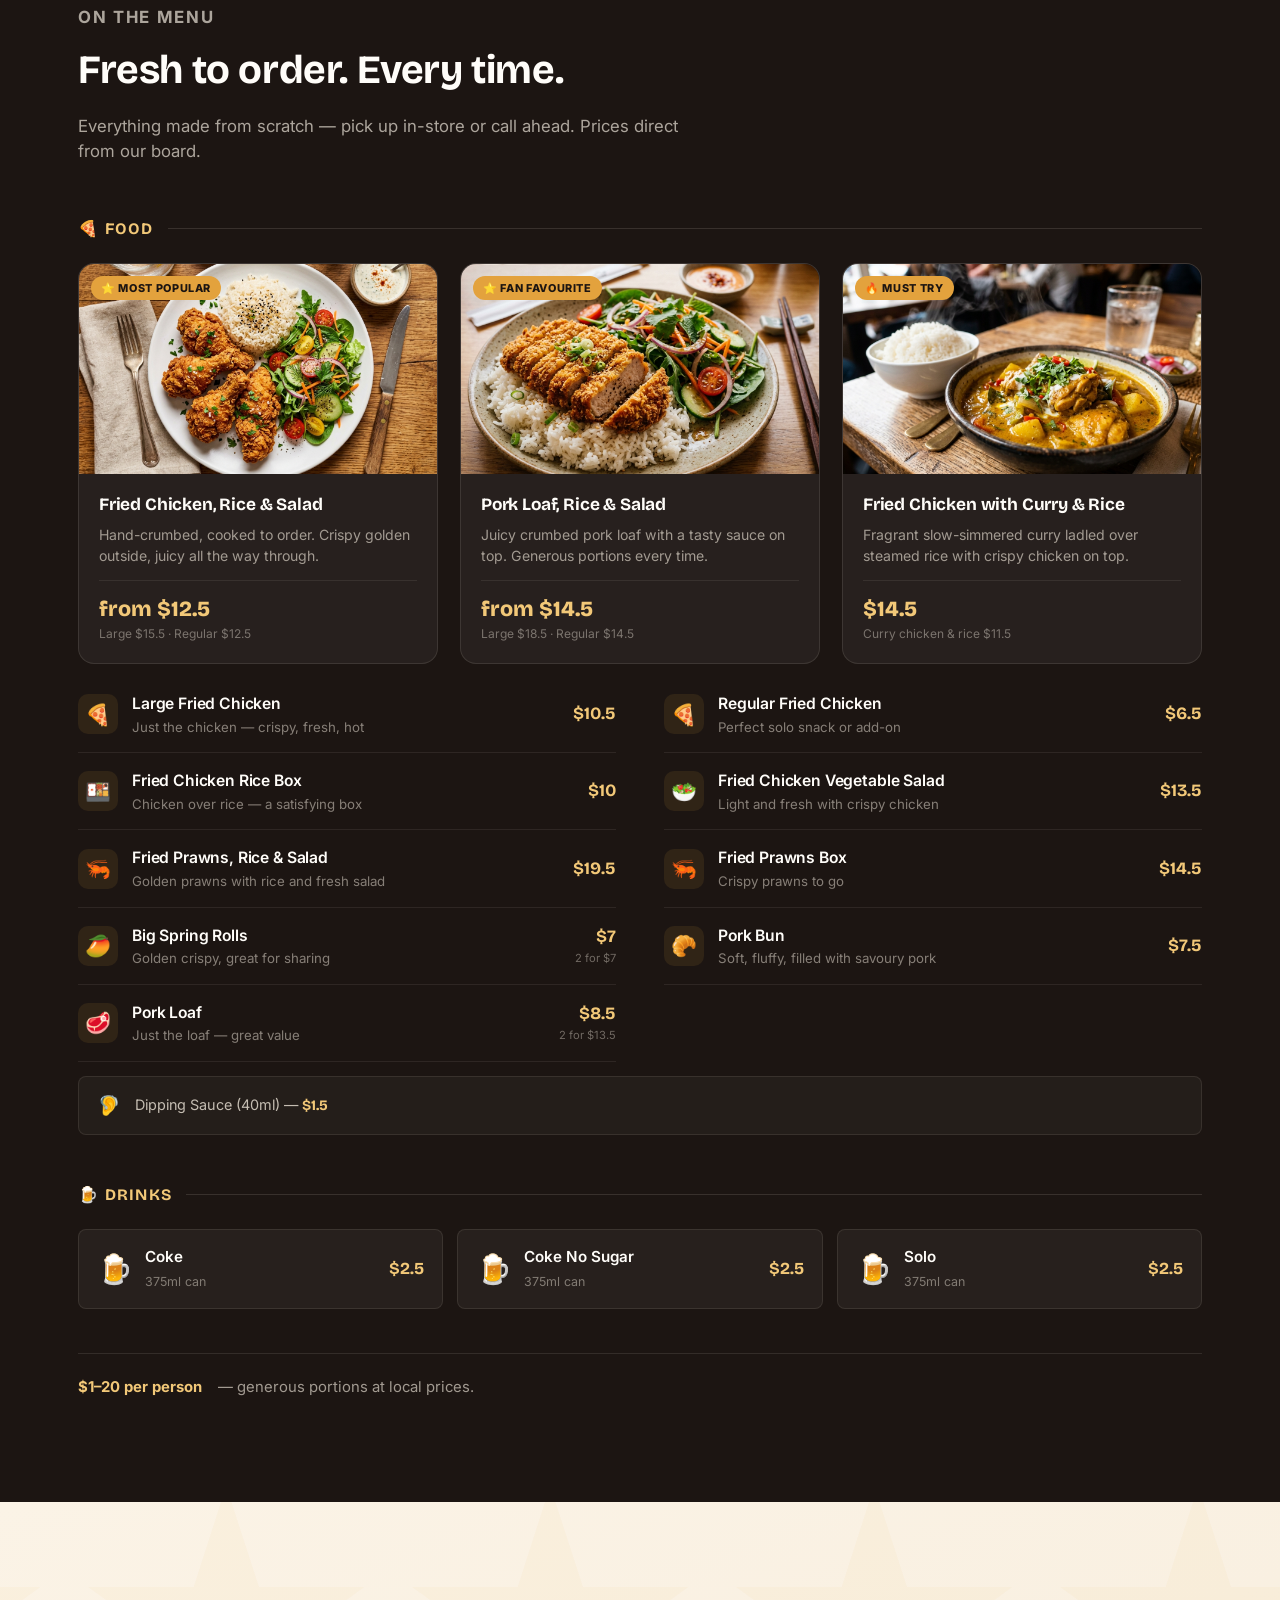
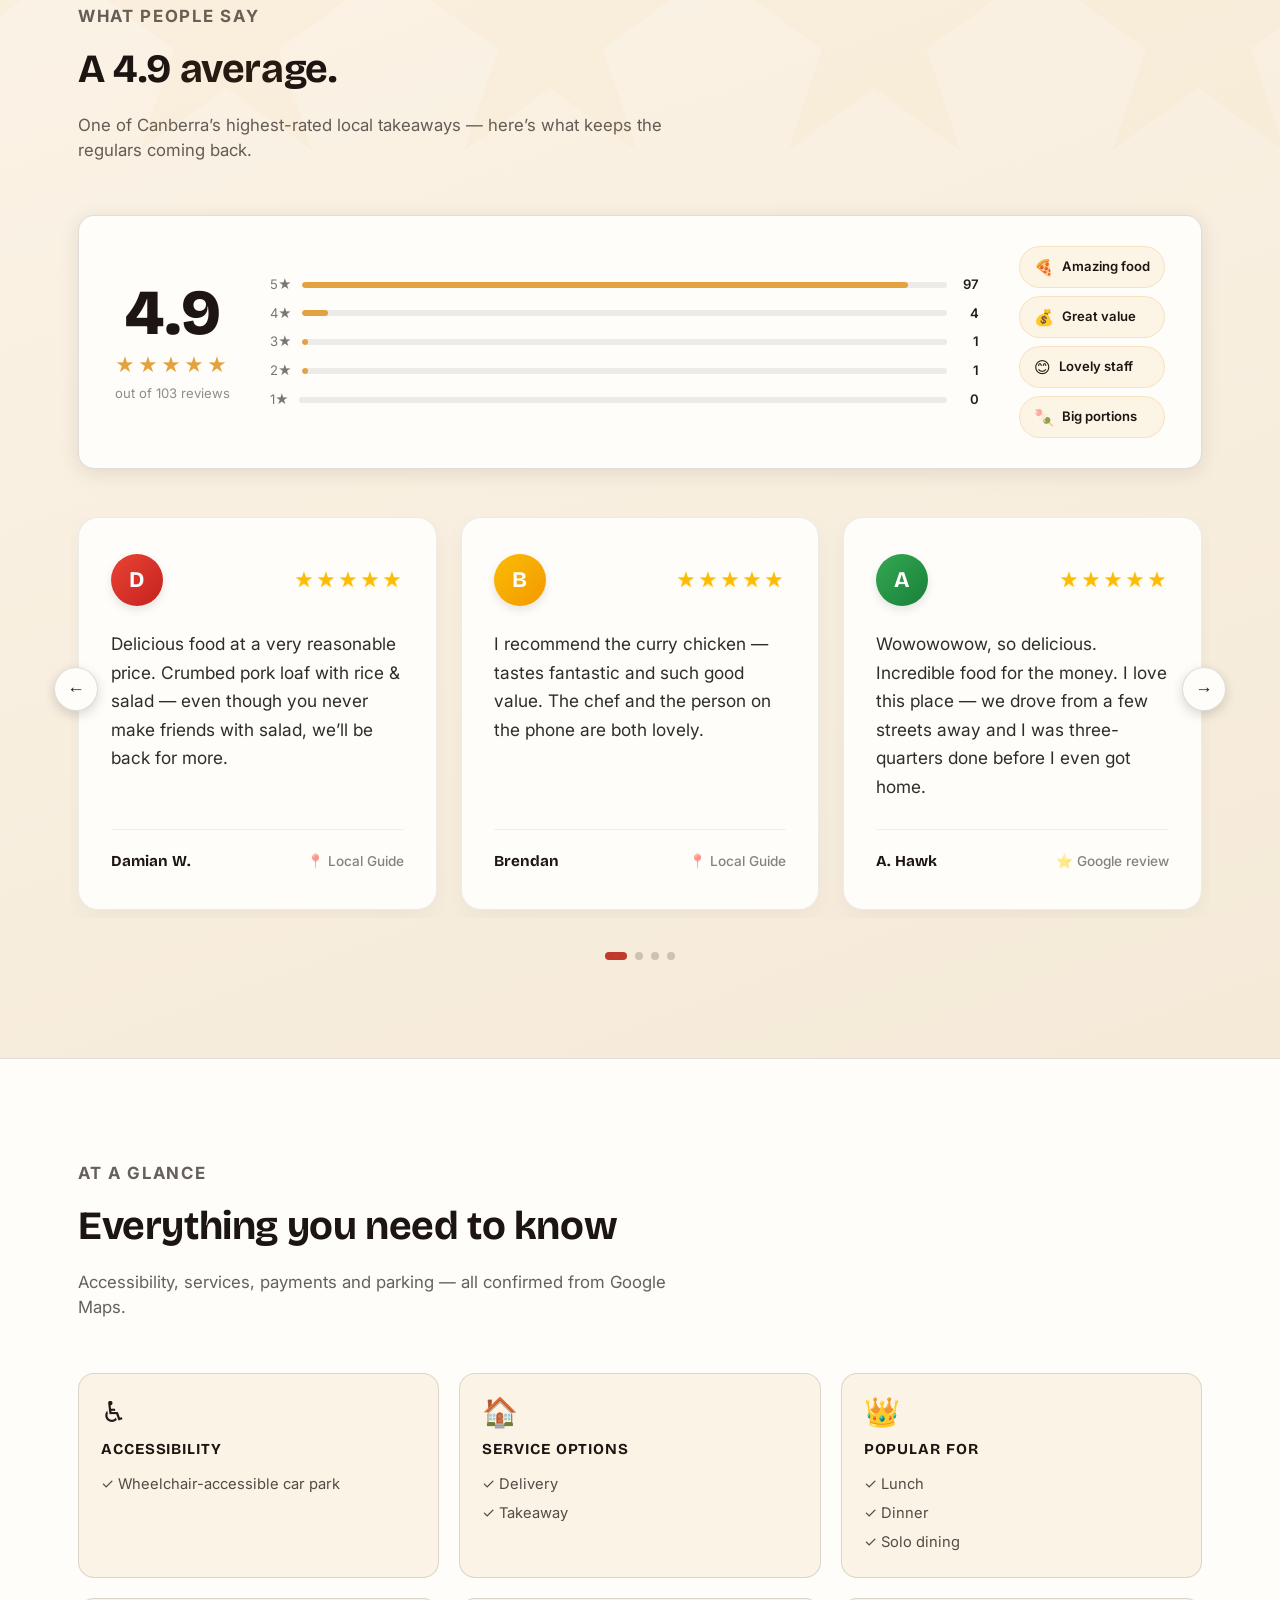
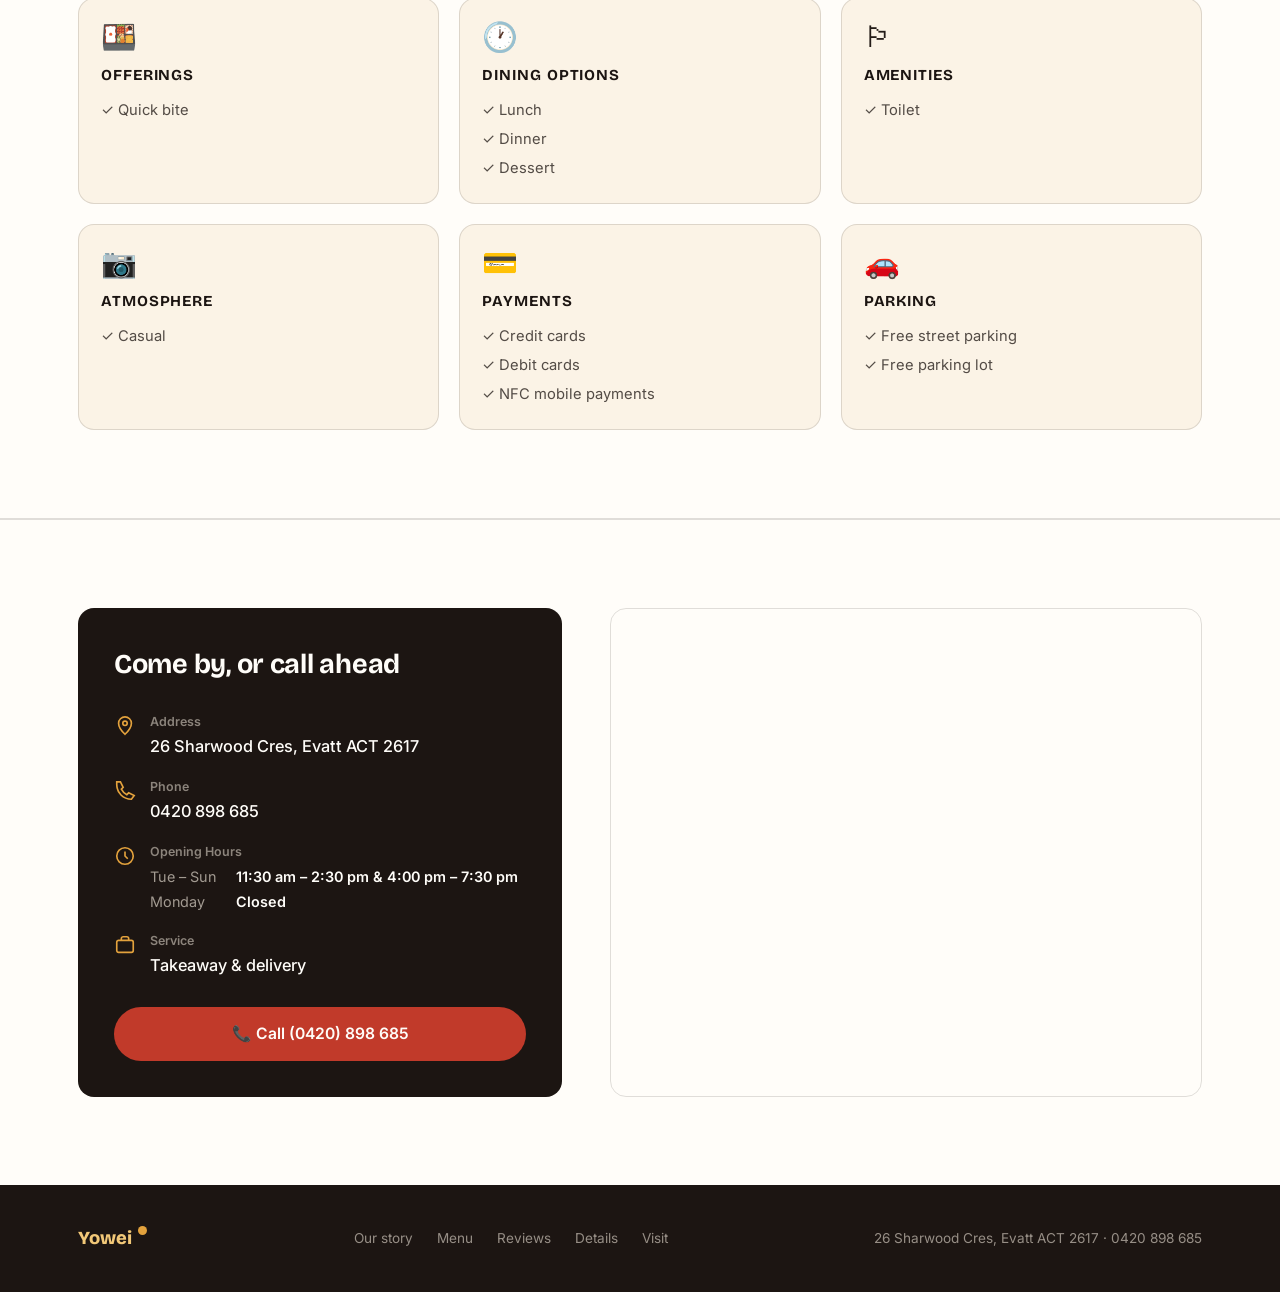
==== commit 249b2c7e: "Fix scrolling bug and gap issues" ====
--- a/index.html
+++ b/index.html
@@ -42,7 +42,7 @@
 }
 </script>
 </head>
-<body>
+<body id="top">
 
 <header>
   <nav class="nav" aria-label="Primary">
@@ -61,7 +61,7 @@
   </nav>
 </header>
 
-<main id="top">
+<main>
 
   <!-- HERO -->
   <section class="hero">
--- a/style.css
+++ b/style.css
@@ -29,6 +29,7 @@
 
 html {
   scroll-behavior: smooth;
+  scroll-padding-top: 75px;
 }
 
 @media (prefers-reduced-motion: reduce) {
@@ -145,7 +146,9 @@
    HEADER & NAV
    ============================================================ */
 header {
-  position: sticky;
+  position: fixed;
+  width: 100%;
+  left: 0;
   top: 0;
   z-index: 50;
   background: rgba(251, 243, 230, 0.95);
